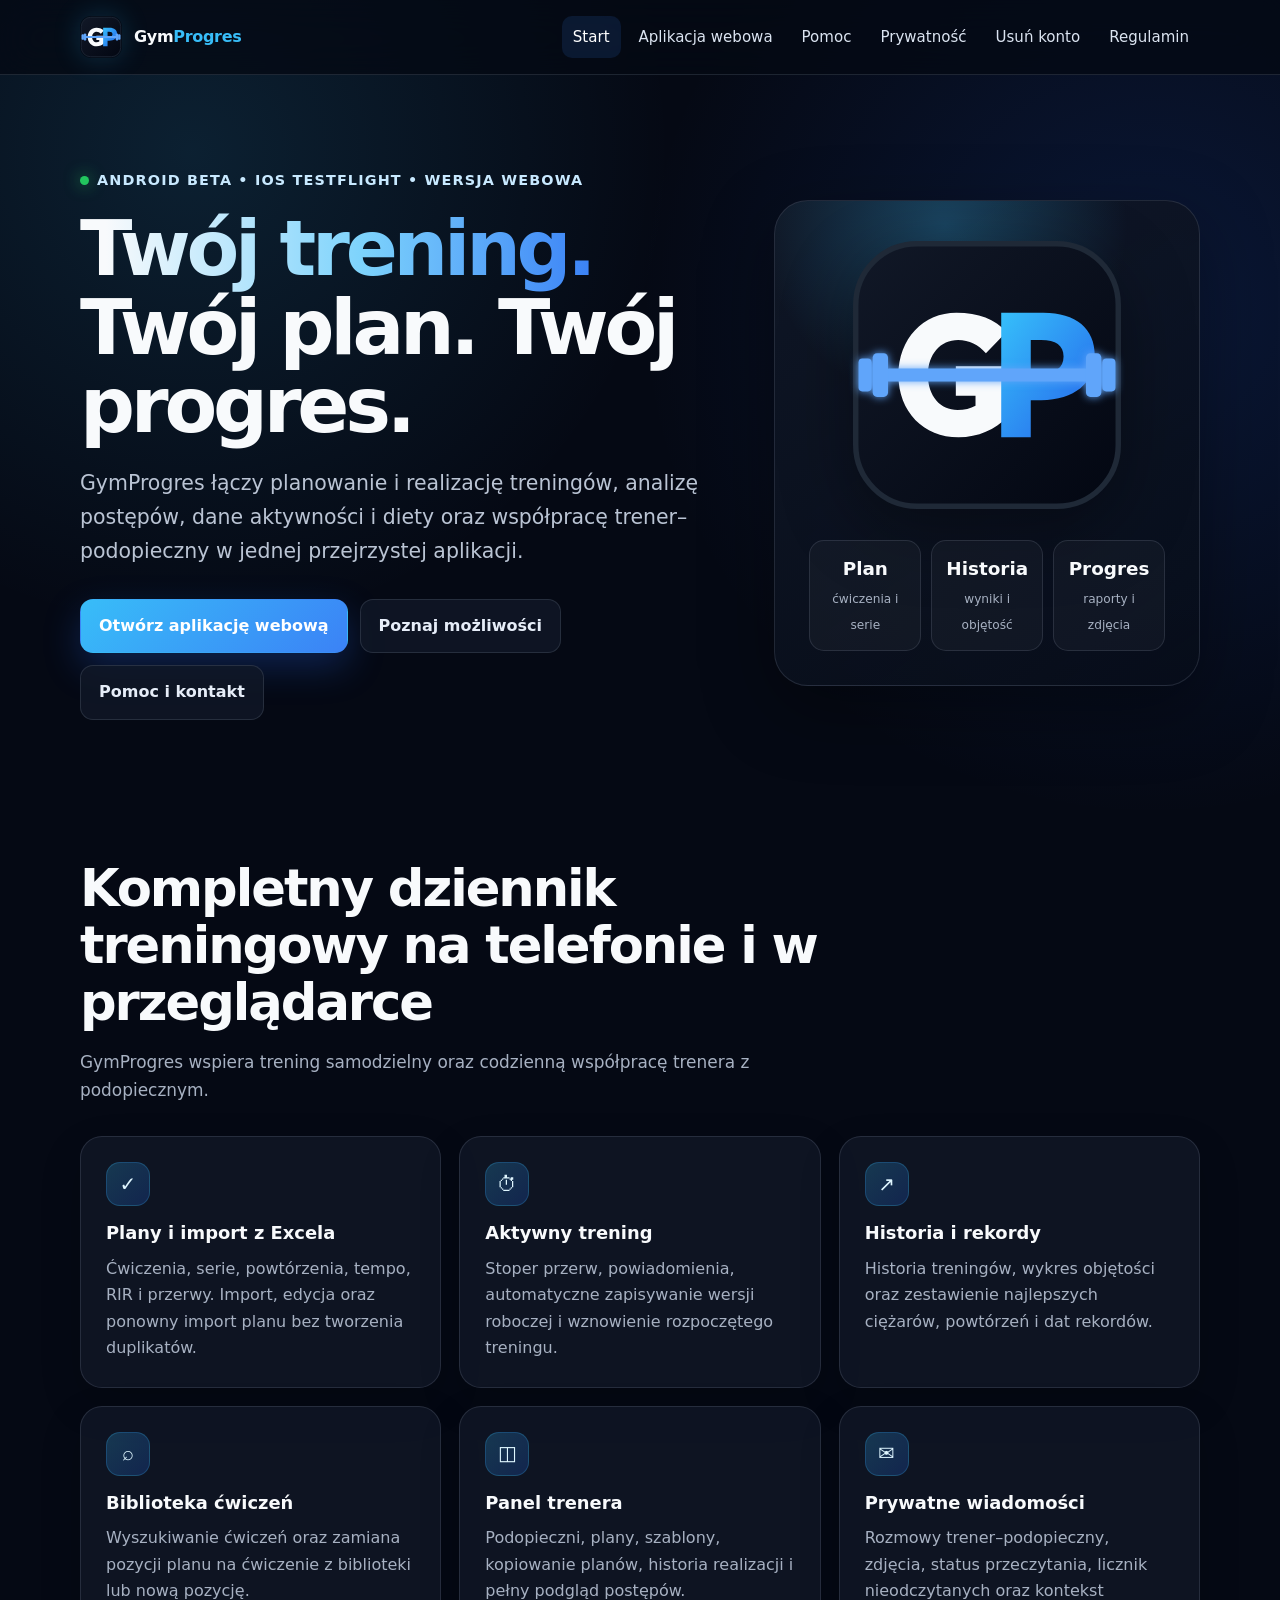
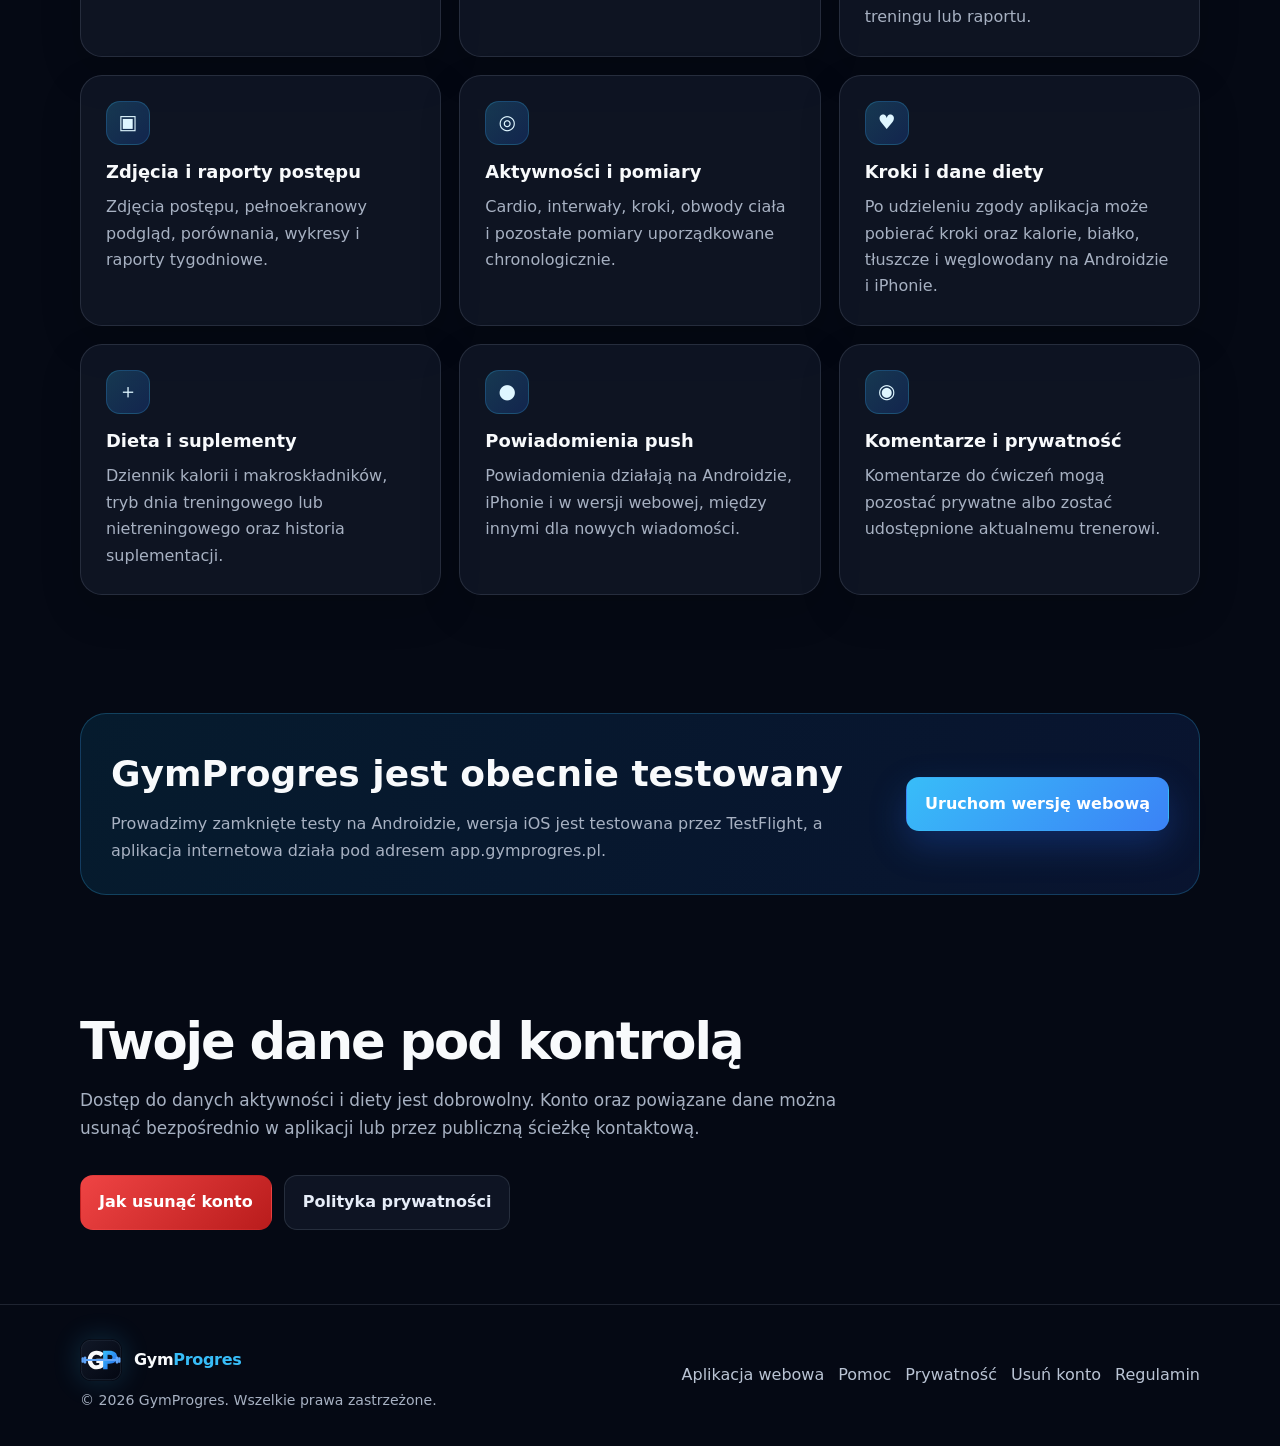
==== public/index.html @ 6a479bce "v4" ====
<!doctype html>
<html lang="pl">
<head>
  <meta charset="utf-8">
  <meta name="viewport" content="width=device-width, initial-scale=1">
  <title>GymProgres — dziennik treningowy dla ćwiczących i trenerów</title>
  <meta name="description" content="GymProgres łączy plany treningowe, historię, raporty, wiadomości, zdjęcia postępu, powiadomienia oraz pobieranie kroków i danych diety na Androidzie i iPhonie.">
  <meta name="theme-color" content="#050914">
  <link rel="icon" href="assets/logo.svg" type="image/svg+xml">
  <link rel="canonical" href="https://gymprogres.pl/">
  <link rel="stylesheet" href="styles.css">
  <meta property="og:title" content="GymProgres — Twój trening, plan i progres">
  <meta property="og:description" content="Plany treningowe, historia, trener–podopieczny, raporty, zdjęcia, powiadomienia i dane aktywności w jednej aplikacji.">
  <meta property="og:type" content="website">
  <meta property="og:url" content="https://gymprogres.pl/">
</head>
<body>
<a class="skip-link" href="#main">Przejdź do treści</a>
<header class="site-header"><nav class="nav container" aria-label="Główna nawigacja"><a class="brand" href="index.html"><img src="assets/logo.svg" alt=""><span>Gym<span>Progres</span></span></a><button class="menu-button" type="button" aria-expanded="false" aria-controls="nav-links">Menu</button><div class="nav-links" id="nav-links"><a aria-current="page" href="index.html">Start</a><a href="https://app.gymprogres.pl" target="_blank" rel="noopener">Aplikacja webowa</a><a href="pomoc.html">Pomoc</a><a href="polityka-prywatnosci.html">Prywatność</a><a href="usun-konto.html">Usuń konto</a><a href="regulamin.html">Regulamin</a></div></nav></header>
<main id="main">
  <section class="hero">
    <div class="container hero-grid">
      <div>
        <div class="eyebrow"><span class="dot"></span> Android beta • iOS TestFlight • wersja webowa</div>
        <h1><span class="gradient-text">Twój trening.</span><br>Twój plan. Twój progres.</h1>
        <p class="lead">GymProgres łączy planowanie i realizację treningów, analizę postępów, dane aktywności i diety oraz współpracę trener–podopieczny w jednej przejrzystej aplikacji.</p>
        <div class="actions">
          <a class="button button-primary" href="https://app.gymprogres.pl" target="_blank" rel="noopener">Otwórz aplikację webową</a>
          <a class="button button-secondary" href="#mozliwosci">Poznaj możliwości</a>
          <a class="button button-secondary" href="pomoc.html">Pomoc i kontakt</a>
        </div>
      </div>
      <div class="hero-card" aria-label="Podgląd marki GymProgres">
        <img class="hero-logo" src="assets/logo.svg" alt="Logo GymProgres">
        <div class="mini-stats">
          <div class="mini-stat"><strong>Plan</strong><span>ćwiczenia i serie</span></div>
          <div class="mini-stat"><strong>Historia</strong><span>wyniki i objętość</span></div>
          <div class="mini-stat"><strong>Progres</strong><span>raporty i zdjęcia</span></div>
        </div>
      </div>
    </div>
  </section>

  <section class="section" id="mozliwosci">
    <div class="container">
      <div class="section-head">
        <h2>Kompletny dziennik treningowy na telefonie i w przeglądarce</h2>
        <p>GymProgres wspiera trening samodzielny oraz codzienną współpracę trenera z podopiecznym.</p>
      </div>
      <div class="grid-3">
        <article class="card"><div class="icon">✓</div><h3>Plany i import z Excela</h3><p>Ćwiczenia, serie, powtórzenia, tempo, RIR i przerwy. Import, edycja oraz ponowny import planu bez tworzenia duplikatów.</p></article>
        <article class="card"><div class="icon">⏱</div><h3>Aktywny trening</h3><p>Stoper przerw, powiadomienia, automatyczne zapisywanie wersji roboczej i wznowienie rozpoczętego treningu.</p></article>
        <article class="card"><div class="icon">↗</div><h3>Historia i rekordy</h3><p>Historia treningów, wykres objętości oraz zestawienie najlepszych ciężarów, powtórzeń i dat rekordów.</p></article>
        <article class="card"><div class="icon">⌕</div><h3>Biblioteka ćwiczeń</h3><p>Wyszukiwanie ćwiczeń oraz zamiana pozycji planu na ćwiczenie z biblioteki lub nową pozycję.</p></article>
        <article class="card"><div class="icon">◫</div><h3>Panel trenera</h3><p>Podopieczni, plany, szablony, kopiowanie planów, historia realizacji i pełny podgląd postępów.</p></article>
        <article class="card"><div class="icon">✉</div><h3>Prywatne wiadomości</h3><p>Rozmowy trener–podopieczny, zdjęcia, status przeczytania, licznik nieodczytanych oraz kontekst treningu lub raportu.</p></article>
        <article class="card"><div class="icon">▣</div><h3>Zdjęcia i raporty postępu</h3><p>Zdjęcia postępu, pełnoekranowy podgląd, porównania, wykresy i raporty tygodniowe.</p></article>
        <article class="card"><div class="icon">◎</div><h3>Aktywności i pomiary</h3><p>Cardio, interwały, kroki, obwody ciała i pozostałe pomiary uporządkowane chronologicznie.</p></article>
        <article class="card"><div class="icon">♥</div><h3>Kroki i dane diety</h3><p>Po udzieleniu zgody aplikacja może pobierać kroki oraz kalorie, białko, tłuszcze i węglowodany na Androidzie i iPhonie.</p></article>
        <article class="card"><div class="icon">＋</div><h3>Dieta i suplementy</h3><p>Dziennik kalorii i makroskładników, tryb dnia treningowego lub nietreningowego oraz historia suplementacji.</p></article>
        <article class="card"><div class="icon">●</div><h3>Powiadomienia push</h3><p>Powiadomienia działają na Androidzie, iPhonie i w wersji webowej, między innymi dla nowych wiadomości.</p></article>
        <article class="card"><div class="icon">◉</div><h3>Komentarze i prywatność</h3><p>Komentarze do ćwiczeń mogą pozostać prywatne albo zostać udostępnione aktualnemu trenerowi.</p></article>
      </div>
    </div>
  </section>

  <section class="section-tight">
    <div class="container banner">
      <div>
        <h2>GymProgres jest obecnie testowany</h2>
        <p>Prowadzimy zamknięte testy na Androidzie, wersja iOS jest testowana przez TestFlight, a aplikacja internetowa działa pod adresem app.gymprogres.pl.</p>
      </div>
      <a class="button button-primary" href="https://app.gymprogres.pl" target="_blank" rel="noopener">Uruchom wersję webową</a>
    </div>
  </section>

  <section class="section">
    <div class="container">
      <div class="section-head"><h2>Twoje dane pod kontrolą</h2><p>Dostęp do danych aktywności i diety jest dobrowolny. Konto oraz powiązane dane można usunąć bezpośrednio w aplikacji lub przez publiczną ścieżkę kontaktową.</p></div>
      <div class="actions"><a class="button button-danger" href="usun-konto.html">Jak usunąć konto</a><a class="button button-secondary" href="polityka-prywatnosci.html">Polityka prywatności</a></div>
    </div>
  </section>
</main>
<footer class="site-footer"><div class="container footer-grid"><div><a class="brand" href="index.html"><img src="assets/logo.svg" alt=""><span>Gym<span>Progres</span></span></a><div class="small">© <span data-year></span> GymProgres. Wszelkie prawa zastrzeżone.</div></div><div class="footer-links"><a href="https://app.gymprogres.pl" target="_blank" rel="noopener">Aplikacja webowa</a><a href="pomoc.html">Pomoc</a><a href="polityka-prywatnosci.html">Prywatność</a><a href="usun-konto.html">Usuń konto</a><a href="regulamin.html">Regulamin</a></div></div></footer>
<script src="script.js" defer></script>
</body>
</html>
---- public/styles.css ----
:root {
  color-scheme: dark;
  --bg: #050914;
  --bg-soft: #0b1220;
  --surface: rgba(17, 24, 39, .78);
  --surface-strong: #111827;
  --text: #f8fafc;
  --muted: #a7b1c2;
  --line: rgba(148, 163, 184, .18);
  --blue: #3b82f6;
  --cyan: #38bdf8;
  --green: #22c55e;
  --danger: #ef4444;
  --radius: 22px;
  --shadow: 0 22px 70px rgba(0, 0, 0, .36);
  font-family: Inter, ui-sans-serif, system-ui, -apple-system, BlinkMacSystemFont, "Segoe UI", sans-serif;
}

* { box-sizing: border-box; }
html { scroll-behavior: smooth; }
body {
  margin: 0;
  min-height: 100vh;
  background:
    radial-gradient(circle at 15% 5%, rgba(56, 189, 248, .13), transparent 30rem),
    radial-gradient(circle at 90% 10%, rgba(37, 99, 235, .16), transparent 32rem),
    var(--bg);
  color: var(--text);
  line-height: 1.65;
}
a { color: var(--cyan); text-decoration: none; }
a:hover { text-decoration: underline; }
img { max-width: 100%; }
.container { width: min(1120px, calc(100% - 36px)); margin-inline: auto; }

.skip-link { position: fixed; left: 12px; top: -60px; z-index: 100; background: white; color: #111; padding: 10px 14px; border-radius: 10px; }
.skip-link:focus { top: 12px; }

.site-header {
  position: sticky; top: 0; z-index: 20;
  backdrop-filter: blur(18px);
  background: rgba(5, 9, 20, .78);
  border-bottom: 1px solid var(--line);
}
.nav { min-height: 74px; display: flex; align-items: center; justify-content: space-between; gap: 20px; }
.brand { display: inline-flex; align-items: center; gap: 12px; color: var(--text); font-weight: 800; letter-spacing: -.02em; }
.brand:hover { text-decoration: none; }
.brand img { width: 42px; height: 42px; border-radius: 11px; box-shadow: 0 0 28px rgba(56, 189, 248, .2); }
.brand span span { color: var(--cyan); }
.nav-links { display: flex; flex-wrap: wrap; align-items: center; justify-content: flex-end; gap: 7px; }
.nav-links a { color: #dbe4f1; padding: 9px 11px; border-radius: 10px; font-size: .94rem; }
.nav-links a:hover, .nav-links a[aria-current="page"] { background: rgba(59, 130, 246, .13); text-decoration: none; color: white; }
.menu-button { display: none; border: 1px solid var(--line); background: var(--surface); color: white; border-radius: 12px; padding: 10px 12px; font: inherit; }

.hero { padding: 92px 0 66px; }
.hero-grid { display: grid; grid-template-columns: 1.2fr .8fr; align-items: center; gap: 56px; }
.eyebrow { display: inline-flex; align-items: center; gap: 8px; margin-bottom: 18px; color: #c8e9ff; font-weight: 700; font-size: .9rem; letter-spacing: .08em; text-transform: uppercase; }
.dot { width: 9px; height: 9px; border-radius: 50%; background: var(--green); box-shadow: 0 0 16px rgba(34, 197, 94, .8); }
h1 { font-size: clamp(2.55rem, 6vw, 5rem); line-height: 1.02; letter-spacing: -.055em; margin: 0 0 22px; }
.gradient-text { background: linear-gradient(90deg, #f8fafc 5%, #7dd3fc 55%, #3b82f6 100%); color: transparent; background-clip: text; -webkit-background-clip: text; }
.lead { max-width: 720px; color: #bac4d4; font-size: clamp(1.08rem, 2vw, 1.28rem); }
.actions { display: flex; flex-wrap: wrap; gap: 12px; margin-top: 30px; }
.button { display: inline-flex; align-items: center; justify-content: center; gap: 8px; padding: 13px 18px; min-height: 48px; border-radius: 13px; font-weight: 750; border: 1px solid transparent; transition: .2s ease; }
.button:hover { transform: translateY(-1px); text-decoration: none; }
.button-primary { color: white; background: linear-gradient(135deg, var(--cyan), var(--blue)); box-shadow: 0 14px 36px rgba(37, 99, 235, .28); }
.button-secondary { color: #e6edf8; background: rgba(17, 24, 39, .8); border-color: var(--line); }
.button-danger { color: white; background: linear-gradient(135deg, #ef4444, #b91c1c); }
.hero-card { position: relative; padding: 34px; border: 1px solid var(--line); border-radius: 34px; background: linear-gradient(145deg, rgba(17, 24, 39, .92), rgba(7, 13, 25, .78)); box-shadow: var(--shadow); overflow: hidden; }
.hero-card::before { content: ""; position: absolute; inset: -40% 10% 50% -10%; background: radial-gradient(circle, rgba(56, 189, 248, .28), transparent 60%); }
.hero-logo { display: block; width: min(280px, 80%); margin: 0 auto 25px; position: relative; filter: drop-shadow(0 22px 35px rgba(0,0,0,.35)); }
.mini-stats { display: grid; grid-template-columns: repeat(3, 1fr); gap: 10px; position: relative; }
.mini-stat { padding: 13px 10px; text-align: center; border-radius: 15px; background: rgba(255,255,255,.035); border: 1px solid var(--line); }
.mini-stat strong { display: block; font-size: 1.15rem; }
.mini-stat span { color: var(--muted); font-size: .76rem; }

.section { padding: 74px 0; }
.section-tight { padding: 44px 0; }
.section-head { max-width: 760px; margin-bottom: 32px; }
.section h2, .page-hero h1 { font-size: clamp(2rem, 4vw, 3.3rem); line-height: 1.12; letter-spacing: -.04em; margin: 0 0 14px; }
.section-head p, .page-hero p { color: var(--muted); font-size: 1.06rem; }
.grid-3 { display: grid; grid-template-columns: repeat(3, 1fr); gap: 18px; }
.card { padding: 25px; border: 1px solid var(--line); border-radius: var(--radius); background: var(--surface); box-shadow: 0 16px 42px rgba(0,0,0,.15); }
.card h3 { margin: 12px 0 8px; font-size: 1.12rem; }
.card p { margin: 0; color: var(--muted); }
.icon { width: 44px; height: 44px; display: grid; place-items: center; border-radius: 14px; color: #dff6ff; background: linear-gradient(135deg, rgba(56,189,248,.22), rgba(37,99,235,.22)); border: 1px solid rgba(56,189,248,.22); font-size: 1.25rem; }
.banner { display: grid; grid-template-columns: 1fr auto; align-items: center; gap: 24px; padding: 30px; border-radius: 26px; border: 1px solid rgba(56,189,248,.24); background: linear-gradient(110deg, rgba(14,165,233,.12), rgba(37,99,235,.13)); }
.banner h2 { margin: 0 0 8px; font-size: clamp(1.55rem, 3vw, 2.25rem); }
.banner p { margin: 0; color: var(--muted); }

.page-hero { padding: 70px 0 34px; }
.breadcrumbs { color: var(--muted); font-size: .9rem; margin-bottom: 16px; }
.content-layout { display: grid; grid-template-columns: minmax(0, 1fr) 270px; gap: 36px; align-items: start; padding-bottom: 80px; }
.prose { min-width: 0; }
.prose h2 { margin: 42px 0 12px; font-size: 1.55rem; letter-spacing: -.025em; }
.prose h3 { margin: 26px 0 10px; font-size: 1.18rem; }
.prose p, .prose li { color: #c3ccda; }
.prose ul, .prose ol { padding-left: 1.35rem; }
.prose strong { color: #f3f6fb; }
.prose .note { padding: 18px 20px; border-left: 4px solid var(--cyan); border-radius: 12px; background: rgba(56,189,248,.08); color: #d7effd; }
.prose .warning { padding: 18px 20px; border-left: 4px solid #f59e0b; border-radius: 12px; background: rgba(245,158,11,.08); color: #f8e6be; }
.prose .danger-box { padding: 22px; border: 1px solid rgba(239,68,68,.35); border-radius: 18px; background: rgba(127,29,29,.18); }
.sidebar { position: sticky; top: 98px; padding: 18px; border: 1px solid var(--line); border-radius: 18px; background: rgba(17,24,39,.62); }
.sidebar strong { display: block; margin-bottom: 10px; }
.sidebar a { display: block; color: #cbd5e1; padding: 7px 5px; font-size: .92rem; }
.metadata { display: flex; flex-wrap: wrap; gap: 8px 18px; color: var(--muted); font-size: .9rem; margin-top: 18px; }
.faq { display: grid; gap: 12px; }
details { border: 1px solid var(--line); border-radius: 16px; background: var(--surface); padding: 18px 20px; }
summary { cursor: pointer; font-weight: 750; }
details p { color: var(--muted); }
.contact-card { display: grid; grid-template-columns: 1fr auto; gap: 20px; align-items: center; padding: 26px; border-radius: 22px; border: 1px solid var(--line); background: var(--surface); }
code { color: #bae6fd; background: rgba(56,189,248,.08); padding: .12em .35em; border-radius: 6px; }

.site-footer { border-top: 1px solid var(--line); padding: 34px 0; color: var(--muted); }
.footer-grid { display: grid; grid-template-columns: 1fr auto; gap: 24px; align-items: center; }
.footer-links { display: flex; flex-wrap: wrap; justify-content: flex-end; gap: 14px; }
.footer-links a { color: #bac4d4; }
.small { font-size: .88rem; }

@media (max-width: 900px) {
  .hero-grid, .content-layout { grid-template-columns: 1fr; }
  .hero { padding-top: 64px; }
  .hero-card { max-width: 560px; }
  .grid-3 { grid-template-columns: repeat(2, 1fr); }
  .sidebar { position: static; order: -1; }
}
@media (max-width: 720px) {
  .menu-button { display: inline-flex; }
  .nav-links { display: none; position: absolute; top: 74px; left: 18px; right: 18px; padding: 12px; border: 1px solid var(--line); border-radius: 16px; background: #0a1020; box-shadow: var(--shadow); }
  .nav-links.open { display: grid; }
  .nav-links a { padding: 12px; }
  .grid-3, .banner, .contact-card, .footer-grid { grid-template-columns: 1fr; }
  .footer-links { justify-content: flex-start; }
  h1 { font-size: clamp(2.5rem, 14vw, 4.1rem); }
}
@media (max-width: 450px) {
  .container { width: min(100% - 24px, 1120px); }
  .hero-card, .card, .banner { border-radius: 19px; }
  .mini-stats { grid-template-columns: 1fr; }
}
@media (prefers-reduced-motion: reduce) {
  * { scroll-behavior: auto !important; transition: none !important; }
}

/* V2: przyciski w karcie kontaktowej */
.contact-card > .actions { margin-top: 0; justify-content: flex-end; }
@media (max-width: 720px) {
  .contact-card > .actions { justify-content: flex-start; }
}
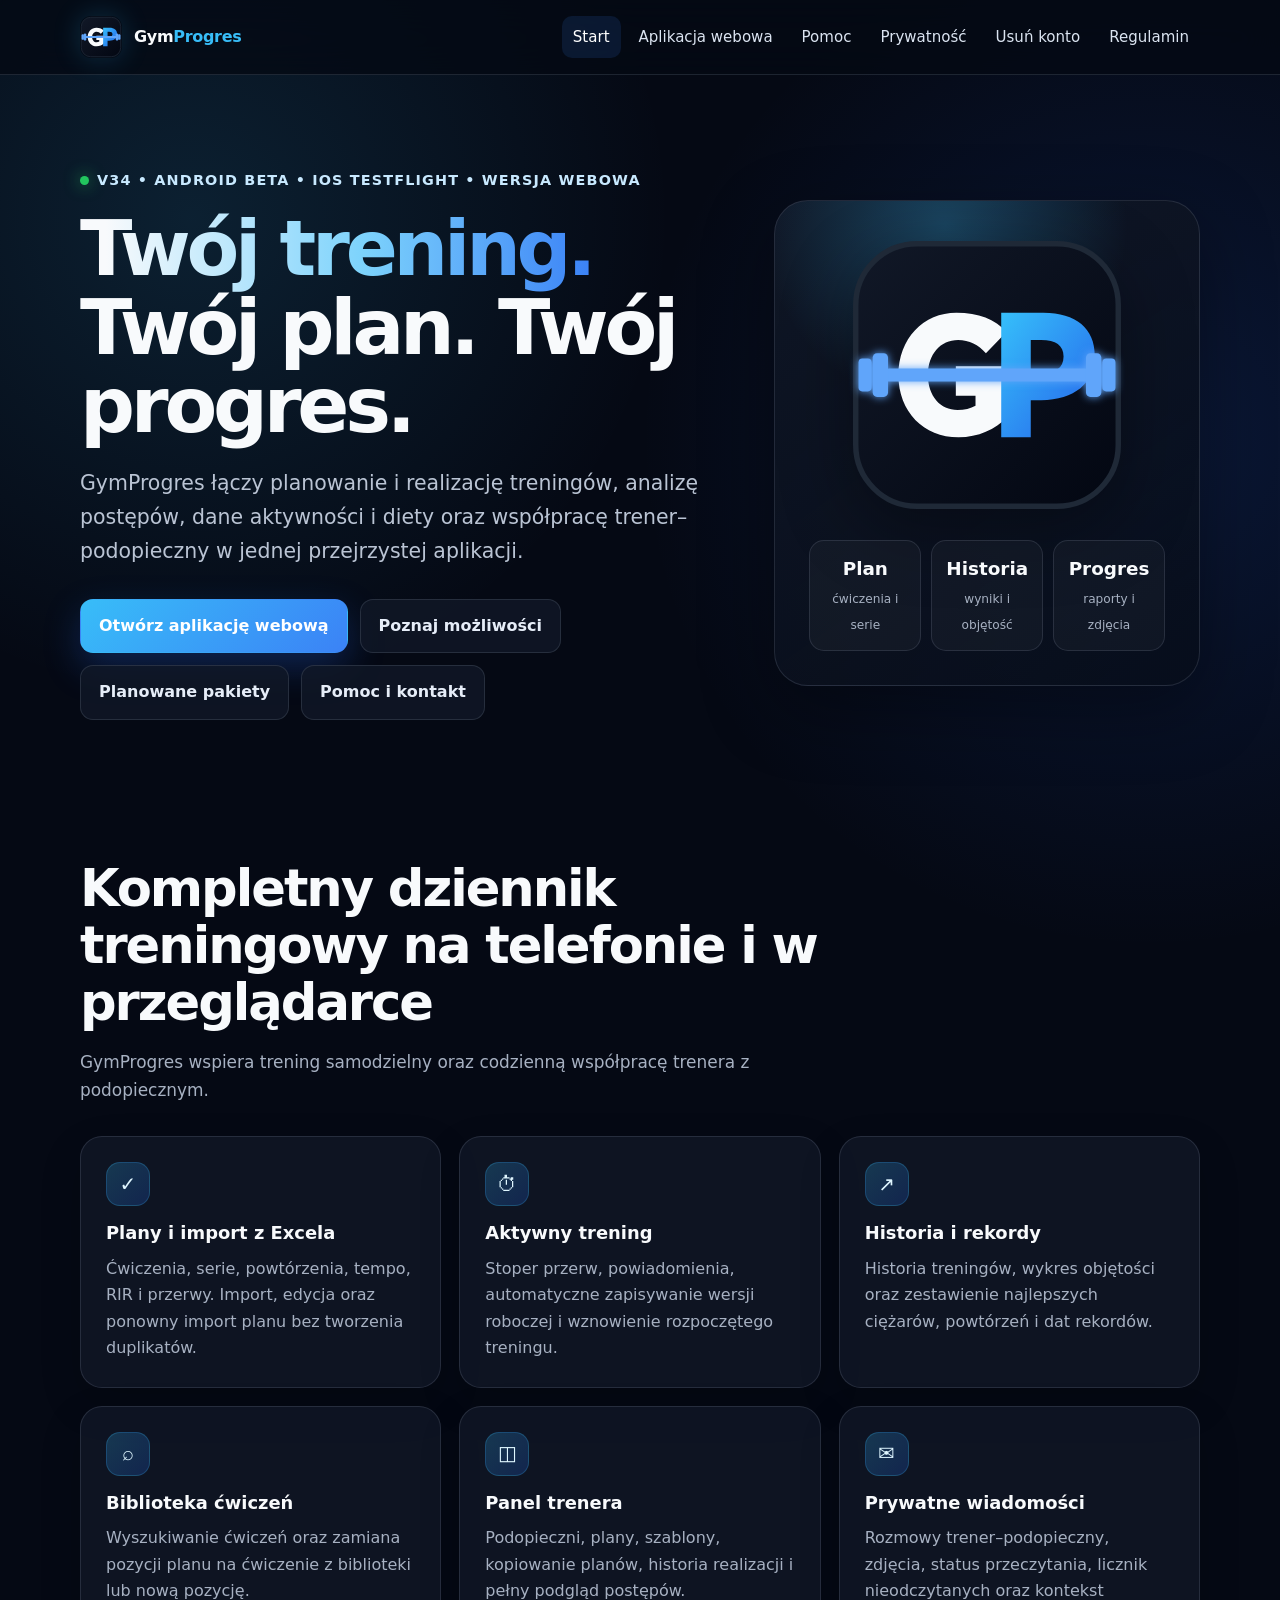
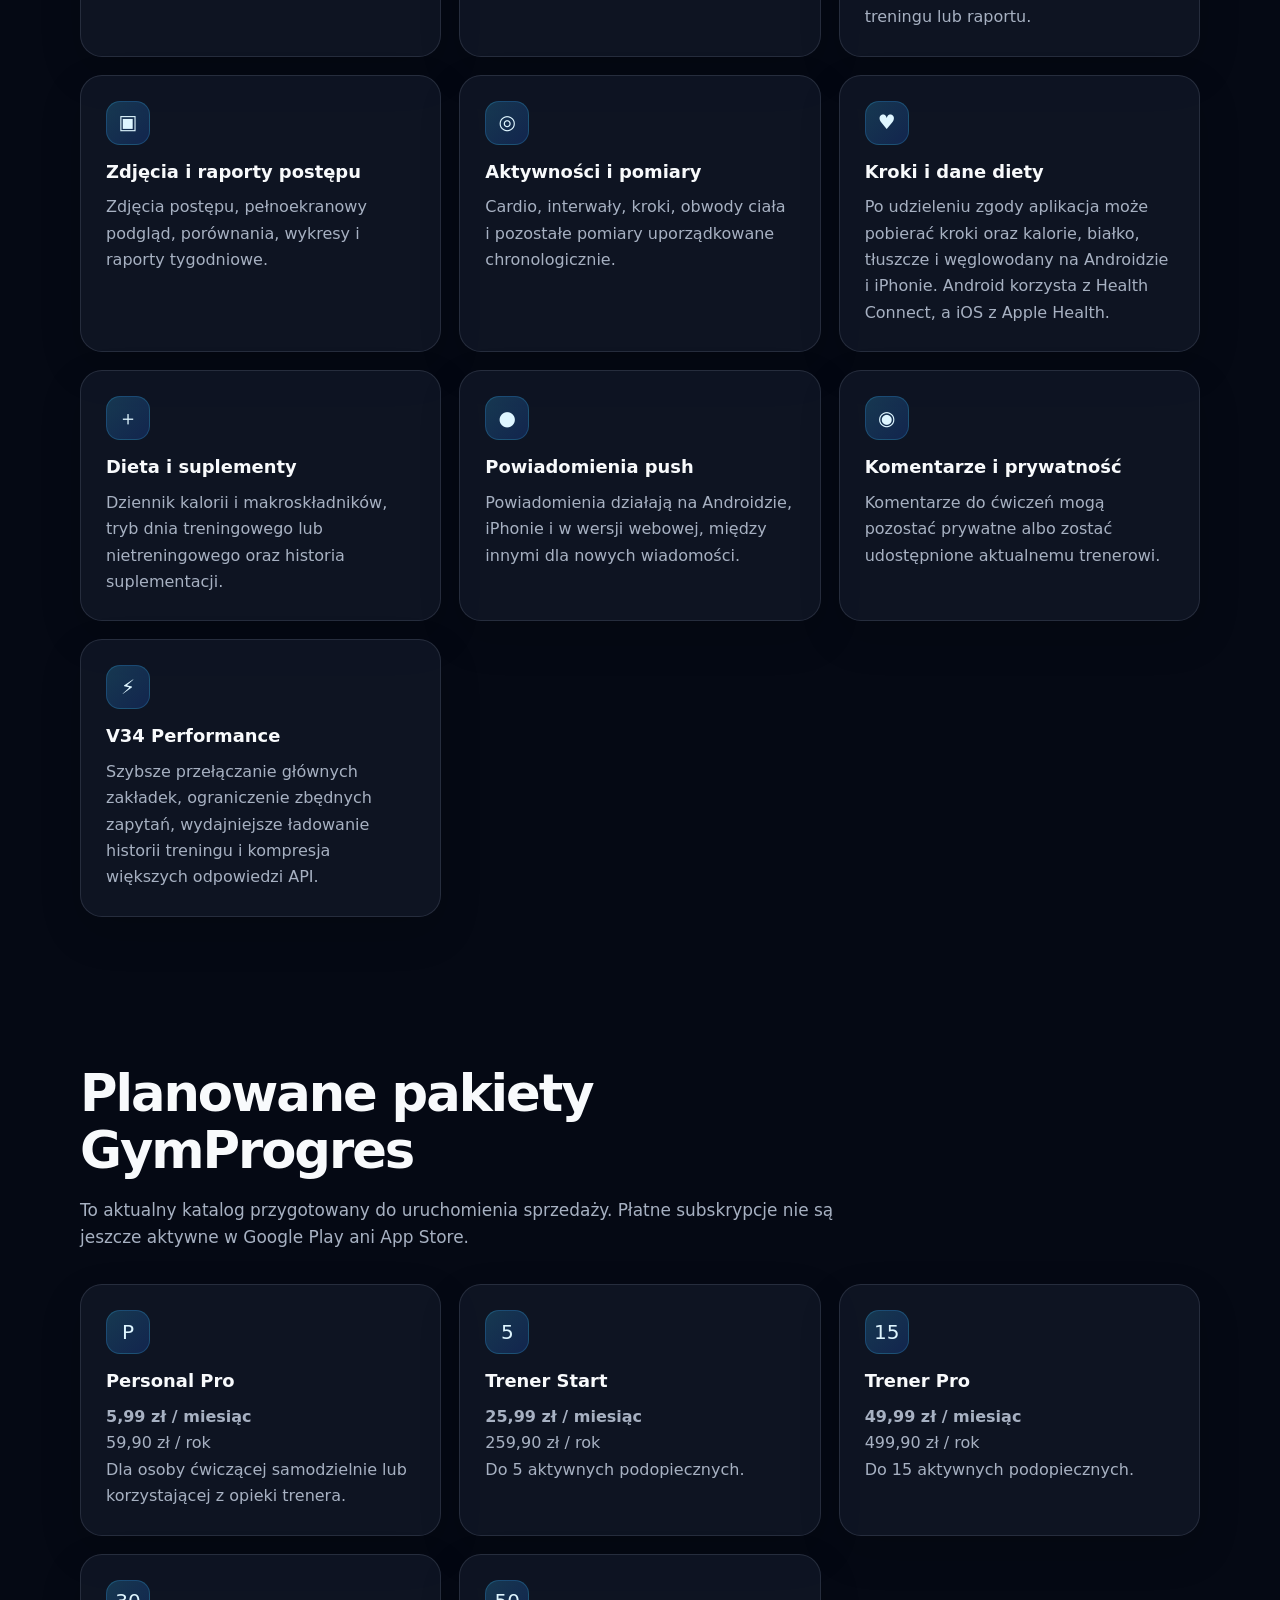
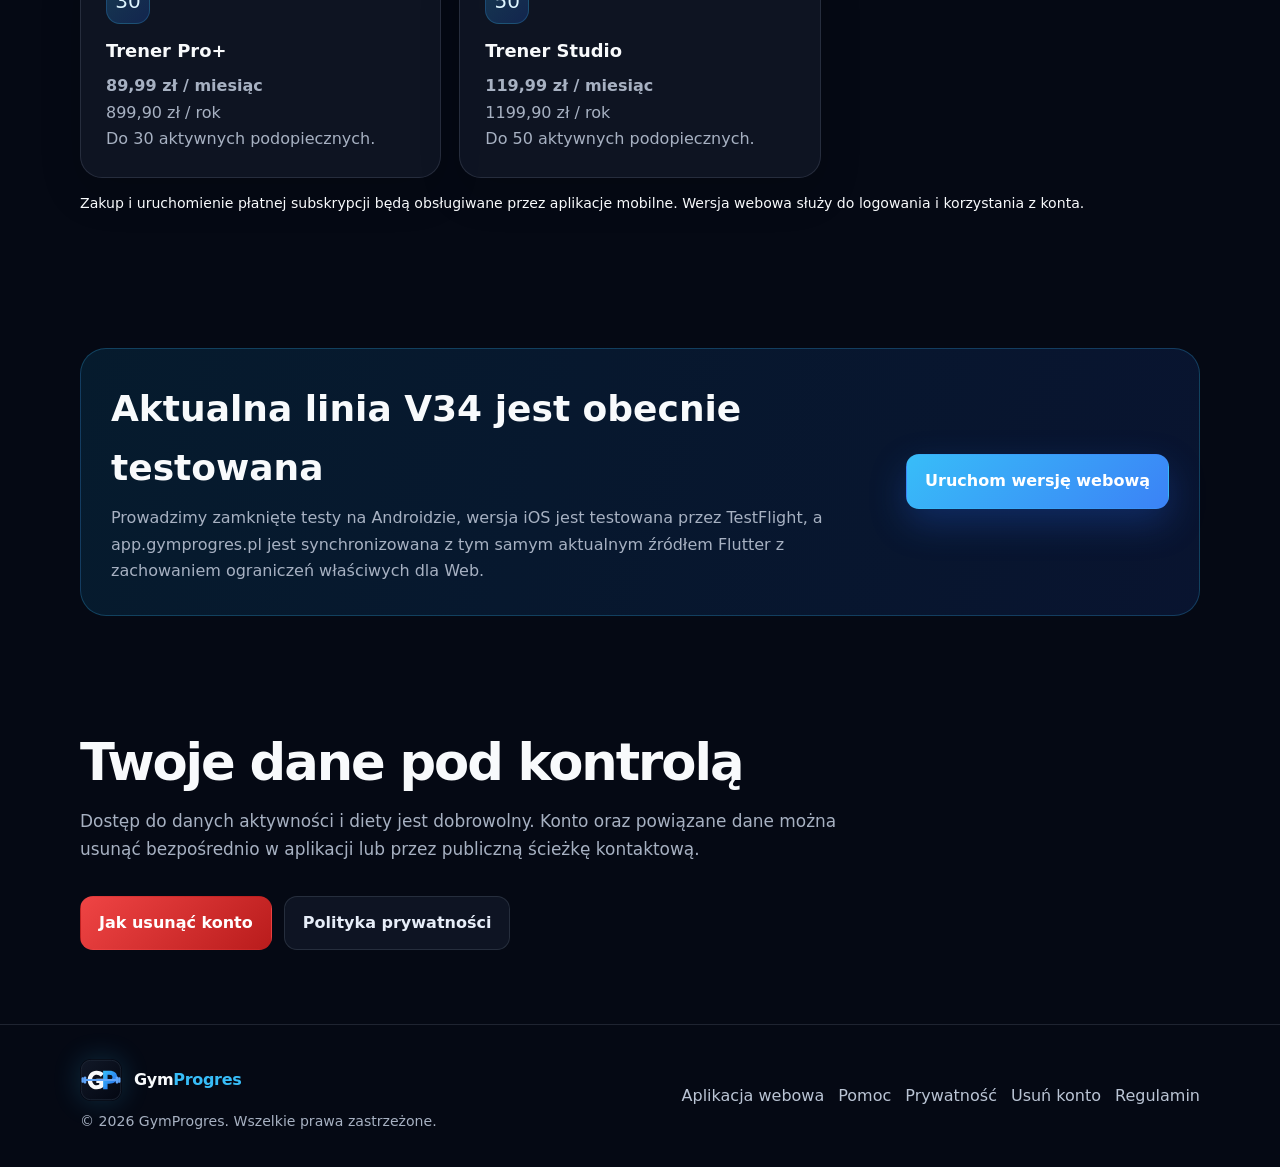
==== commit 824ac789: "Update GymProgres information site for V34 and current prices" ====
--- a/public/index.html
+++ b/public/index.html
@@ -21,12 +21,13 @@
   <section class="hero">
     <div class="container hero-grid">
       <div>
-        <div class="eyebrow"><span class="dot"></span> Android beta • iOS TestFlight • wersja webowa</div>
+        <div class="eyebrow"><span class="dot"></span> V34 • Android beta • iOS TestFlight • wersja webowa</div>
         <h1><span class="gradient-text">Twój trening.</span><br>Twój plan. Twój progres.</h1>
         <p class="lead">GymProgres łączy planowanie i realizację treningów, analizę postępów, dane aktywności i diety oraz współpracę trener–podopieczny w jednej przejrzystej aplikacji.</p>
         <div class="actions">
           <a class="button button-primary" href="https://app.gymprogres.pl" target="_blank" rel="noopener">Otwórz aplikację webową</a>
           <a class="button button-secondary" href="#mozliwosci">Poznaj możliwości</a>
+          <a class="button button-secondary" href="#cennik">Planowane pakiety</a>
           <a class="button button-secondary" href="pomoc.html">Pomoc i kontakt</a>
         </div>
       </div>
@@ -56,19 +57,37 @@
         <article class="card"><div class="icon">✉</div><h3>Prywatne wiadomości</h3><p>Rozmowy trener–podopieczny, zdjęcia, status przeczytania, licznik nieodczytanych oraz kontekst treningu lub raportu.</p></article>
         <article class="card"><div class="icon">▣</div><h3>Zdjęcia i raporty postępu</h3><p>Zdjęcia postępu, pełnoekranowy podgląd, porównania, wykresy i raporty tygodniowe.</p></article>
         <article class="card"><div class="icon">◎</div><h3>Aktywności i pomiary</h3><p>Cardio, interwały, kroki, obwody ciała i pozostałe pomiary uporządkowane chronologicznie.</p></article>
-        <article class="card"><div class="icon">♥</div><h3>Kroki i dane diety</h3><p>Po udzieleniu zgody aplikacja może pobierać kroki oraz kalorie, białko, tłuszcze i węglowodany na Androidzie i iPhonie.</p></article>
+        <article class="card"><div class="icon">♥</div><h3>Kroki i dane diety</h3><p>Po udzieleniu zgody aplikacja może pobierać kroki oraz kalorie, białko, tłuszcze i węglowodany na Androidzie i iPhonie. Android korzysta z Health Connect, a iOS z Apple Health.</p></article>
         <article class="card"><div class="icon">＋</div><h3>Dieta i suplementy</h3><p>Dziennik kalorii i makroskładników, tryb dnia treningowego lub nietreningowego oraz historia suplementacji.</p></article>
         <article class="card"><div class="icon">●</div><h3>Powiadomienia push</h3><p>Powiadomienia działają na Androidzie, iPhonie i w wersji webowej, między innymi dla nowych wiadomości.</p></article>
         <article class="card"><div class="icon">◉</div><h3>Komentarze i prywatność</h3><p>Komentarze do ćwiczeń mogą pozostać prywatne albo zostać udostępnione aktualnemu trenerowi.</p></article>
+        <article class="card"><div class="icon">⚡</div><h3>V34 Performance</h3><p>Szybsze przełączanie głównych zakładek, ograniczenie zbędnych zapytań, wydajniejsze ładowanie historii treningu i kompresja większych odpowiedzi API.</p></article>
       </div>
+    </div>
+  </section>
+
+  <section class="section" id="cennik">
+    <div class="container">
+      <div class="section-head">
+        <h2>Planowane pakiety GymProgres</h2>
+        <p>To aktualny katalog przygotowany do uruchomienia sprzedaży. Płatne subskrypcje nie są jeszcze aktywne w Google Play ani App Store.</p>
+      </div>
+      <div class="grid-3">
+        <article class="card"><div class="icon">P</div><h3>Personal Pro</h3><p><strong>5,99 zł / miesiąc</strong><br>59,90 zł / rok</p><p>Dla osoby ćwiczącej samodzielnie lub korzystającej z opieki trenera.</p></article>
+        <article class="card"><div class="icon">5</div><h3>Trener Start</h3><p><strong>25,99 zł / miesiąc</strong><br>259,90 zł / rok</p><p>Do 5 aktywnych podopiecznych.</p></article>
+        <article class="card"><div class="icon">15</div><h3>Trener Pro</h3><p><strong>49,99 zł / miesiąc</strong><br>499,90 zł / rok</p><p>Do 15 aktywnych podopiecznych.</p></article>
+        <article class="card"><div class="icon">30</div><h3>Trener Pro+</h3><p><strong>89,99 zł / miesiąc</strong><br>899,90 zł / rok</p><p>Do 30 aktywnych podopiecznych.</p></article>
+        <article class="card"><div class="icon">50</div><h3>Trener Studio</h3><p><strong>119,99 zł / miesiąc</strong><br>1199,90 zł / rok</p><p>Do 50 aktywnych podopiecznych.</p></article>
+      </div>
+      <p class="small">Zakup i uruchomienie płatnej subskrypcji będą obsługiwane przez aplikacje mobilne. Wersja webowa służy do logowania i korzystania z konta.</p>
     </div>
   </section>
 
   <section class="section-tight">
     <div class="container banner">
       <div>
-        <h2>GymProgres jest obecnie testowany</h2>
-        <p>Prowadzimy zamknięte testy na Androidzie, wersja iOS jest testowana przez TestFlight, a aplikacja internetowa działa pod adresem app.gymprogres.pl.</p>
+        <h2>Aktualna linia V34 jest obecnie testowana</h2>
+        <p>Prowadzimy zamknięte testy na Androidzie, wersja iOS jest testowana przez TestFlight, a app.gymprogres.pl jest synchronizowana z tym samym aktualnym źródłem Flutter z zachowaniem ograniczeń właściwych dla Web.</p>
       </div>
       <a class="button button-primary" href="https://app.gymprogres.pl" target="_blank" rel="noopener">Uruchom wersję webową</a>
     </div>
@@ -84,4 +103,4 @@
 <footer class="site-footer"><div class="container footer-grid"><div><a class="brand" href="index.html"><img src="assets/logo.svg" alt=""><span>Gym<span>Progres</span></span></a><div class="small">© <span data-year></span> GymProgres. Wszelkie prawa zastrzeżone.</div></div><div class="footer-links"><a href="https://app.gymprogres.pl" target="_blank" rel="noopener">Aplikacja webowa</a><a href="pomoc.html">Pomoc</a><a href="polityka-prywatnosci.html">Prywatność</a><a href="usun-konto.html">Usuń konto</a><a href="regulamin.html">Regulamin</a></div></div></footer>
 <script src="script.js" defer></script>
 </body>
-</html>
+</html>
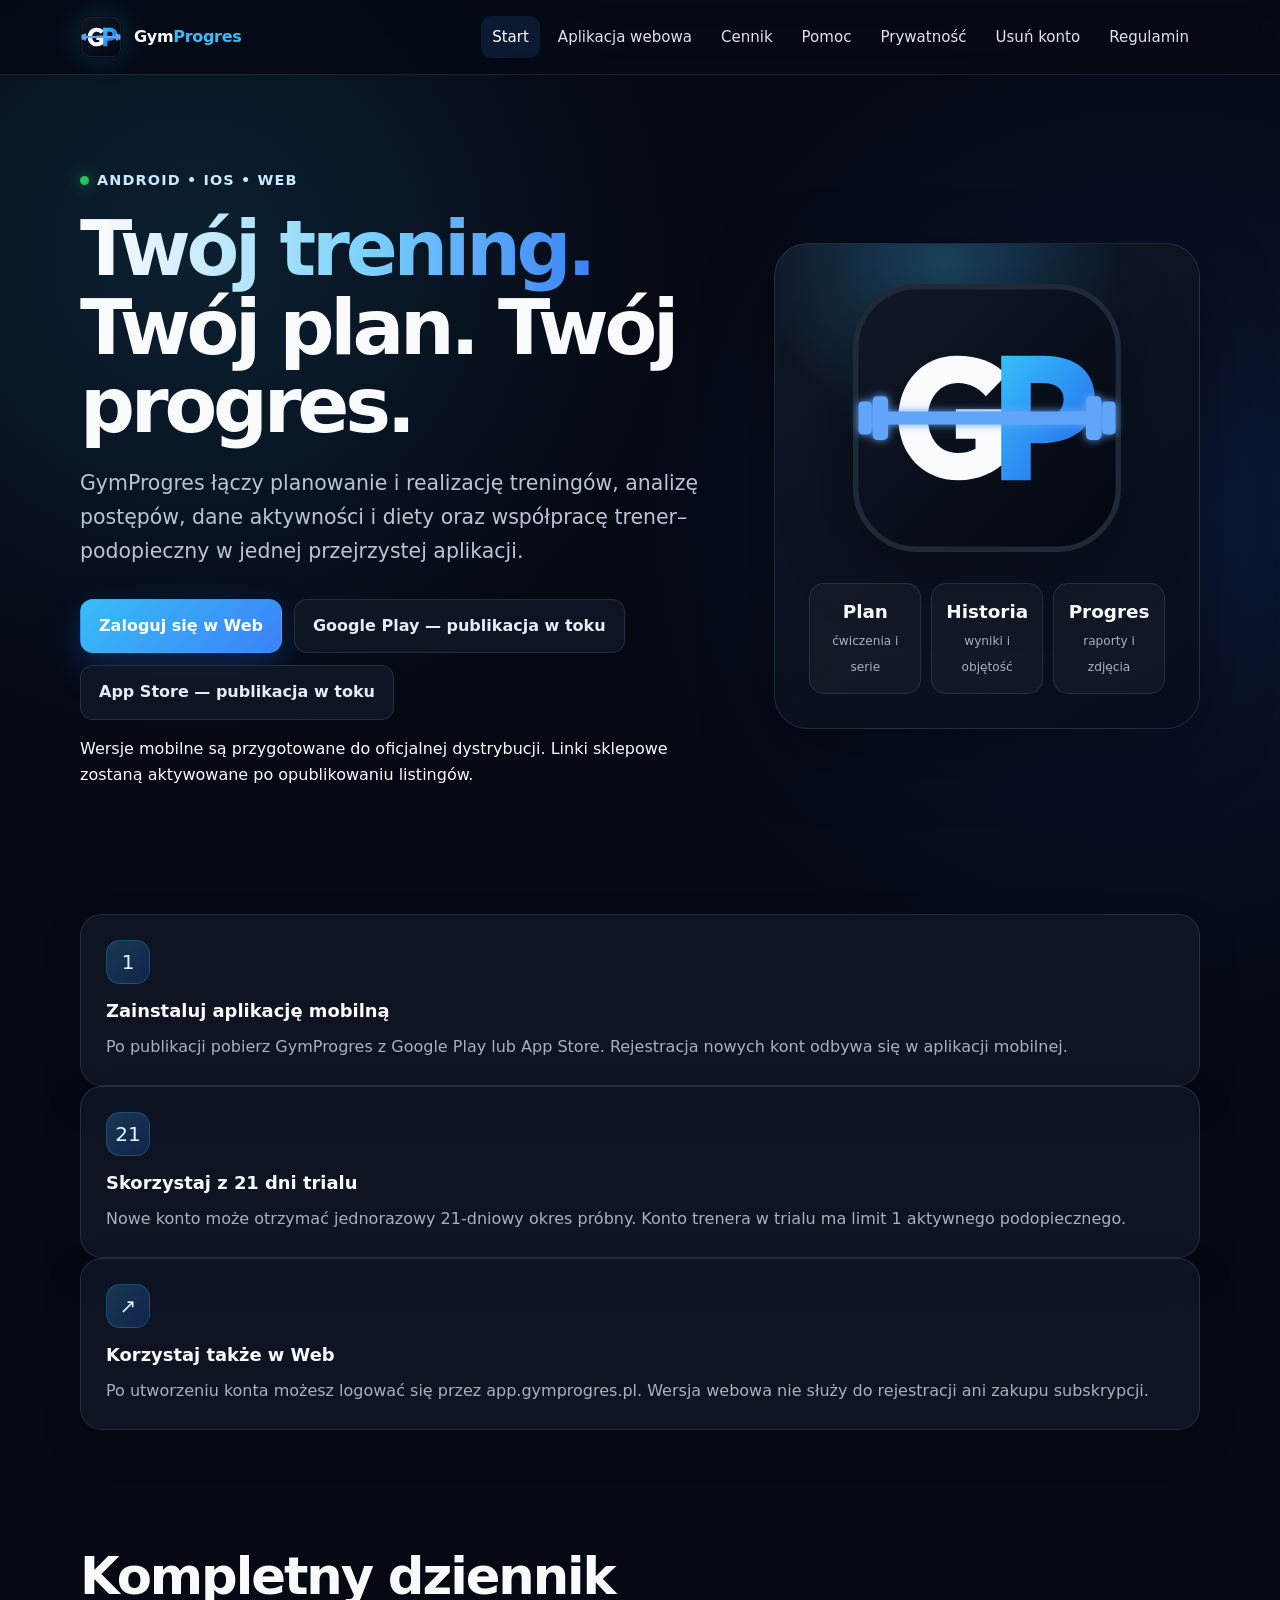
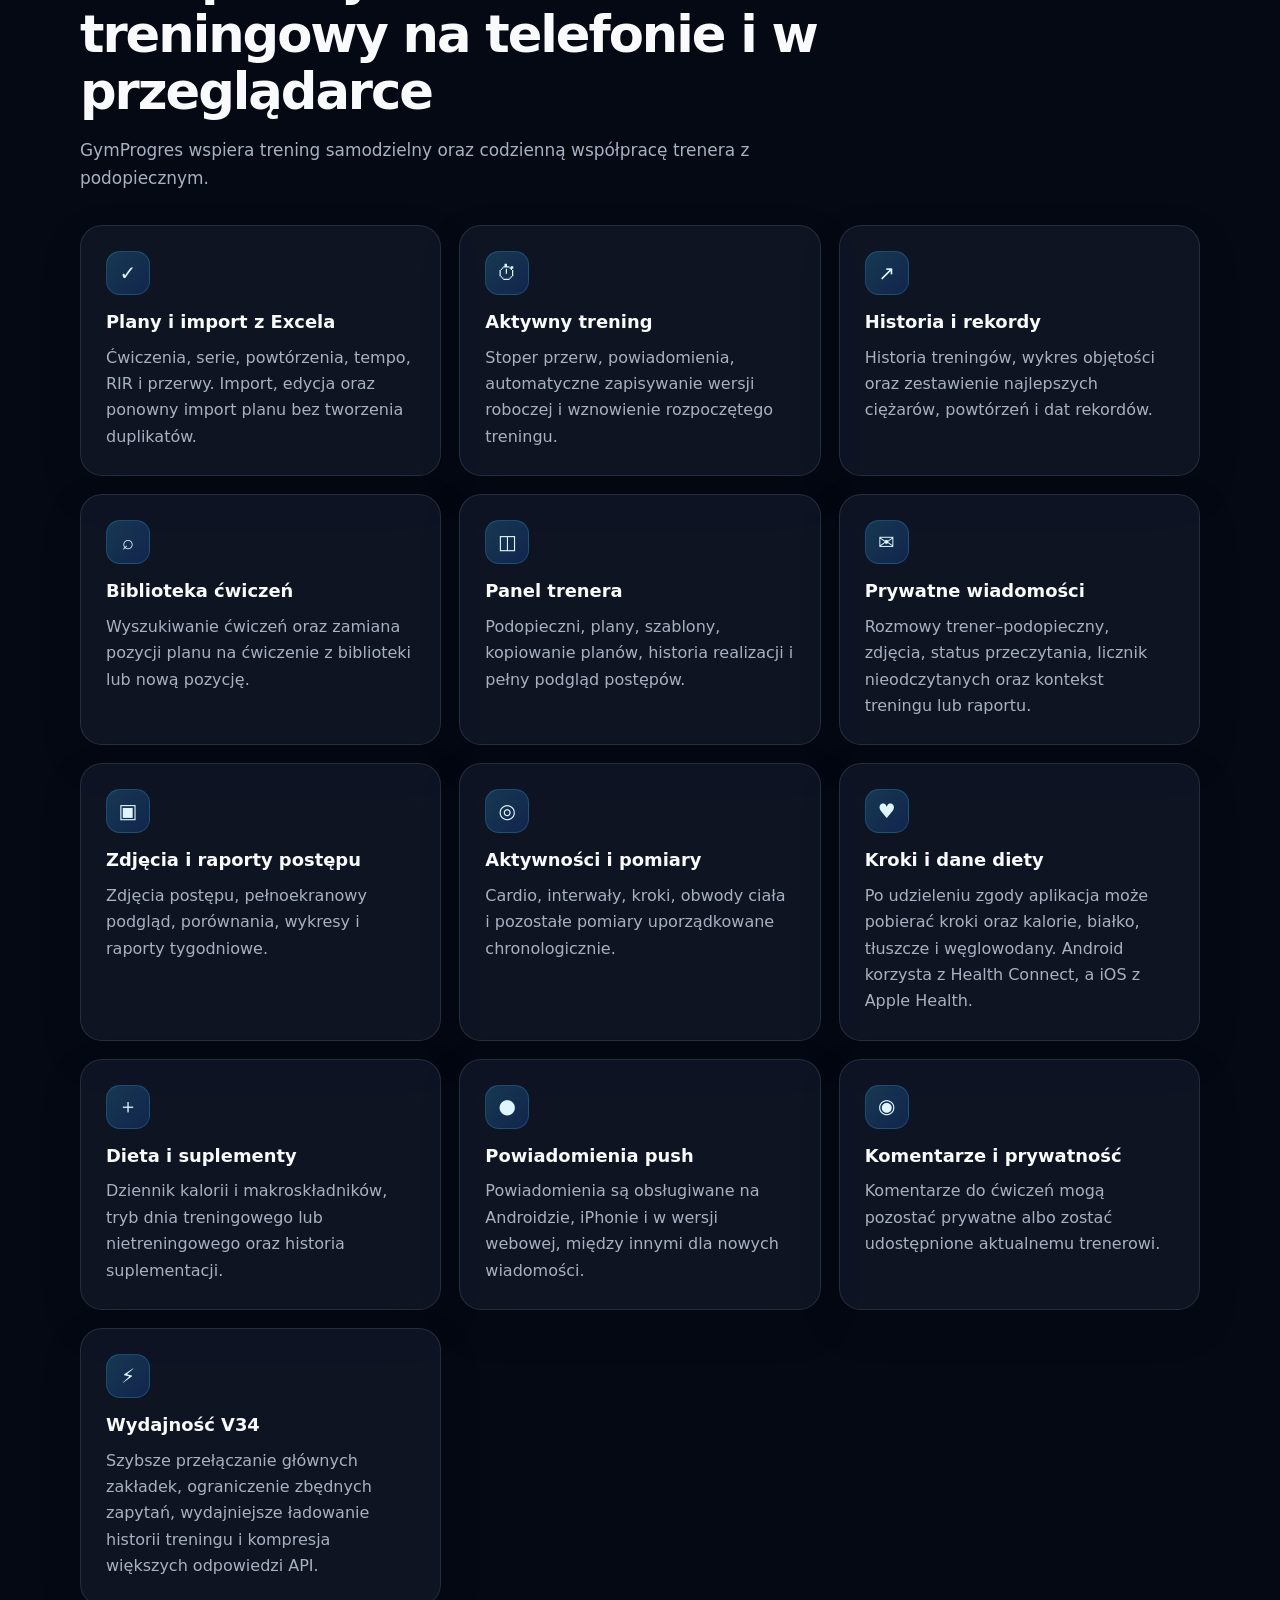
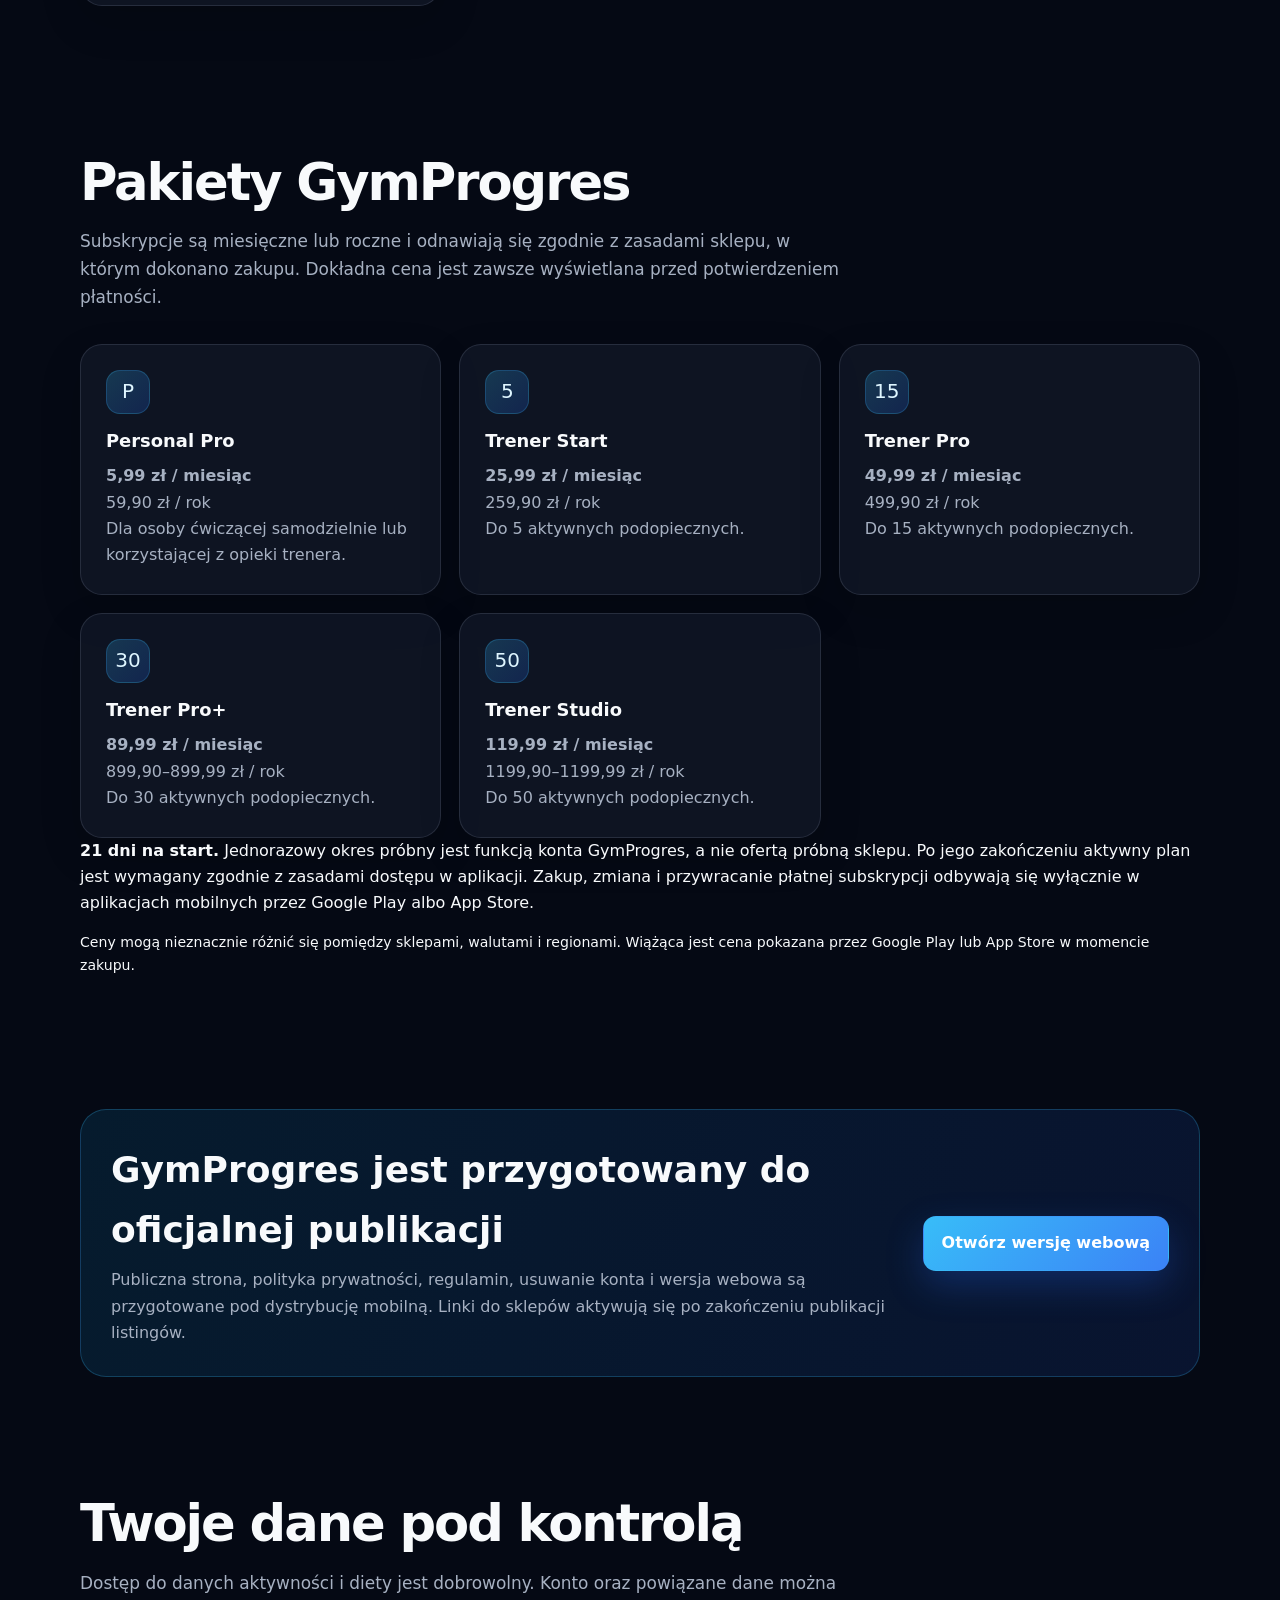
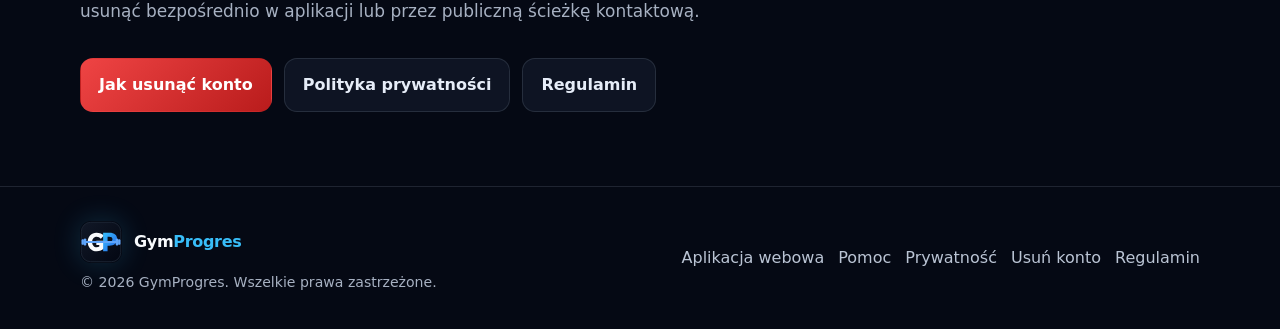
==== commit e28f91e5: "Prepare GymProgres website for official launch" ====
--- a/public/index.html
+++ b/public/index.html
@@ -4,7 +4,7 @@
   <meta charset="utf-8">
   <meta name="viewport" content="width=device-width, initial-scale=1">
   <title>GymProgres — dziennik treningowy dla ćwiczących i trenerów</title>
-  <meta name="description" content="GymProgres łączy plany treningowe, historię, raporty, wiadomości, zdjęcia postępu, powiadomienia oraz pobieranie kroków i danych diety na Androidzie i iPhonie.">
+  <meta name="description" content="GymProgres łączy plany treningowe, historię, raporty, wiadomości, zdjęcia postępu, powiadomienia oraz dane aktywności i diety na Androidzie, iPhonie i w przeglądarce.">
   <meta name="theme-color" content="#050914">
   <link rel="icon" href="assets/logo.svg" type="image/svg+xml">
   <link rel="canonical" href="https://gymprogres.pl/">
@@ -16,20 +16,20 @@
 </head>
 <body>
 <a class="skip-link" href="#main">Przejdź do treści</a>
-<header class="site-header"><nav class="nav container" aria-label="Główna nawigacja"><a class="brand" href="index.html"><img src="assets/logo.svg" alt=""><span>Gym<span>Progres</span></span></a><button class="menu-button" type="button" aria-expanded="false" aria-controls="nav-links">Menu</button><div class="nav-links" id="nav-links"><a aria-current="page" href="index.html">Start</a><a href="https://app.gymprogres.pl" target="_blank" rel="noopener">Aplikacja webowa</a><a href="pomoc.html">Pomoc</a><a href="polityka-prywatnosci.html">Prywatność</a><a href="usun-konto.html">Usuń konto</a><a href="regulamin.html">Regulamin</a></div></nav></header>
+<header class="site-header"><nav class="nav container" aria-label="Główna nawigacja"><a class="brand" href="index.html"><img src="assets/logo.svg" alt=""><span>Gym<span>Progres</span></span></a><button class="menu-button" type="button" aria-expanded="false" aria-controls="nav-links">Menu</button><div class="nav-links" id="nav-links"><a aria-current="page" href="index.html">Start</a><a href="https://app.gymprogres.pl" target="_blank" rel="noopener">Aplikacja webowa</a><a href="#cennik">Cennik</a><a href="pomoc.html">Pomoc</a><a href="polityka-prywatnosci.html">Prywatność</a><a href="usun-konto.html">Usuń konto</a><a href="regulamin.html">Regulamin</a></div></nav></header>
 <main id="main">
   <section class="hero">
     <div class="container hero-grid">
       <div>
-        <div class="eyebrow"><span class="dot"></span> V34 • Android beta • iOS TestFlight • wersja webowa</div>
+        <div class="eyebrow"><span class="dot"></span> Android • iOS • Web</div>
         <h1><span class="gradient-text">Twój trening.</span><br>Twój plan. Twój progres.</h1>
         <p class="lead">GymProgres łączy planowanie i realizację treningów, analizę postępów, dane aktywności i diety oraz współpracę trener–podopieczny w jednej przejrzystej aplikacji.</p>
-        <div class="actions">
-          <a class="button button-primary" href="https://app.gymprogres.pl" target="_blank" rel="noopener">Otwórz aplikację webową</a>
-          <a class="button button-secondary" href="#mozliwosci">Poznaj możliwości</a>
-          <a class="button button-secondary" href="#cennik">Planowane pakiety</a>
-          <a class="button button-secondary" href="pomoc.html">Pomoc i kontakt</a>
+        <div class="actions store-actions">
+          <a class="button button-primary" href="https://app.gymprogres.pl" target="_blank" rel="noopener">Zaloguj się w Web</a>
+          <a class="button button-secondary store-link" data-store="googlePlay" href="#" aria-disabled="true">Google Play — publikacja w toku</a>
+          <a class="button button-secondary store-link" data-store="appStore" href="#" aria-disabled="true">App Store — publikacja w toku</a>
         </div>
+        <p class="launch-note" data-launch-note>Wersje mobilne są przygotowane do oficjalnej dystrybucji. Linki sklepowe zostaną aktywowane po opublikowaniu listingów.</p>
       </div>
       <div class="hero-card" aria-label="Podgląd marki GymProgres">
         <img class="hero-logo" src="assets/logo.svg" alt="Logo GymProgres">
@@ -39,6 +39,14 @@
           <div class="mini-stat"><strong>Progres</strong><span>raporty i zdjęcia</span></div>
         </div>
       </div>
+    </div>
+  </section>
+
+  <section class="section-tight">
+    <div class="container launch-grid">
+      <article class="card"><div class="icon">1</div><h3>Zainstaluj aplikację mobilną</h3><p>Po publikacji pobierz GymProgres z Google Play lub App Store. Rejestracja nowych kont odbywa się w aplikacji mobilnej.</p></article>
+      <article class="card"><div class="icon">21</div><h3>Skorzystaj z 21 dni trialu</h3><p>Nowe konto może otrzymać jednorazowy 21-dniowy okres próbny. Konto trenera w trialu ma limit 1 aktywnego podopiecznego.</p></article>
+      <article class="card"><div class="icon">↗</div><h3>Korzystaj także w Web</h3><p>Po utworzeniu konta możesz logować się przez app.gymprogres.pl. Wersja webowa nie służy do rejestracji ani zakupu subskrypcji.</p></article>
     </div>
   </section>
 
@@ -57,11 +65,11 @@
         <article class="card"><div class="icon">✉</div><h3>Prywatne wiadomości</h3><p>Rozmowy trener–podopieczny, zdjęcia, status przeczytania, licznik nieodczytanych oraz kontekst treningu lub raportu.</p></article>
         <article class="card"><div class="icon">▣</div><h3>Zdjęcia i raporty postępu</h3><p>Zdjęcia postępu, pełnoekranowy podgląd, porównania, wykresy i raporty tygodniowe.</p></article>
         <article class="card"><div class="icon">◎</div><h3>Aktywności i pomiary</h3><p>Cardio, interwały, kroki, obwody ciała i pozostałe pomiary uporządkowane chronologicznie.</p></article>
-        <article class="card"><div class="icon">♥</div><h3>Kroki i dane diety</h3><p>Po udzieleniu zgody aplikacja może pobierać kroki oraz kalorie, białko, tłuszcze i węglowodany na Androidzie i iPhonie. Android korzysta z Health Connect, a iOS z Apple Health.</p></article>
+        <article class="card"><div class="icon">♥</div><h3>Kroki i dane diety</h3><p>Po udzieleniu zgody aplikacja może pobierać kroki oraz kalorie, białko, tłuszcze i węglowodany. Android korzysta z Health Connect, a iOS z Apple Health.</p></article>
         <article class="card"><div class="icon">＋</div><h3>Dieta i suplementy</h3><p>Dziennik kalorii i makroskładników, tryb dnia treningowego lub nietreningowego oraz historia suplementacji.</p></article>
-        <article class="card"><div class="icon">●</div><h3>Powiadomienia push</h3><p>Powiadomienia działają na Androidzie, iPhonie i w wersji webowej, między innymi dla nowych wiadomości.</p></article>
+        <article class="card"><div class="icon">●</div><h3>Powiadomienia push</h3><p>Powiadomienia są obsługiwane na Androidzie, iPhonie i w wersji webowej, między innymi dla nowych wiadomości.</p></article>
         <article class="card"><div class="icon">◉</div><h3>Komentarze i prywatność</h3><p>Komentarze do ćwiczeń mogą pozostać prywatne albo zostać udostępnione aktualnemu trenerowi.</p></article>
-        <article class="card"><div class="icon">⚡</div><h3>V34 Performance</h3><p>Szybsze przełączanie głównych zakładek, ograniczenie zbędnych zapytań, wydajniejsze ładowanie historii treningu i kompresja większych odpowiedzi API.</p></article>
+        <article class="card"><div class="icon">⚡</div><h3>Wydajność V34</h3><p>Szybsze przełączanie głównych zakładek, ograniczenie zbędnych zapytań, wydajniejsze ładowanie historii treningu i kompresja większych odpowiedzi API.</p></article>
       </div>
     </div>
   </section>
@@ -69,38 +77,42 @@
   <section class="section" id="cennik">
     <div class="container">
       <div class="section-head">
-        <h2>Planowane pakiety GymProgres</h2>
-        <p>To aktualny katalog przygotowany do uruchomienia sprzedaży. Płatne subskrypcje nie są jeszcze aktywne w Google Play ani App Store.</p>
+        <h2>Pakiety GymProgres</h2>
+        <p>Subskrypcje są miesięczne lub roczne i odnawiają się zgodnie z zasadami sklepu, w którym dokonano zakupu. Dokładna cena jest zawsze wyświetlana przed potwierdzeniem płatności.</p>
       </div>
       <div class="grid-3">
         <article class="card"><div class="icon">P</div><h3>Personal Pro</h3><p><strong>5,99 zł / miesiąc</strong><br>59,90 zł / rok</p><p>Dla osoby ćwiczącej samodzielnie lub korzystającej z opieki trenera.</p></article>
         <article class="card"><div class="icon">5</div><h3>Trener Start</h3><p><strong>25,99 zł / miesiąc</strong><br>259,90 zł / rok</p><p>Do 5 aktywnych podopiecznych.</p></article>
         <article class="card"><div class="icon">15</div><h3>Trener Pro</h3><p><strong>49,99 zł / miesiąc</strong><br>499,90 zł / rok</p><p>Do 15 aktywnych podopiecznych.</p></article>
-        <article class="card"><div class="icon">30</div><h3>Trener Pro+</h3><p><strong>89,99 zł / miesiąc</strong><br>899,90 zł / rok</p><p>Do 30 aktywnych podopiecznych.</p></article>
-        <article class="card"><div class="icon">50</div><h3>Trener Studio</h3><p><strong>119,99 zł / miesiąc</strong><br>1199,90 zł / rok</p><p>Do 50 aktywnych podopiecznych.</p></article>
+        <article class="card"><div class="icon">30</div><h3>Trener Pro+</h3><p><strong>89,99 zł / miesiąc</strong><br>899,90–899,99 zł / rok</p><p>Do 30 aktywnych podopiecznych.</p></article>
+        <article class="card"><div class="icon">50</div><h3>Trener Studio</h3><p><strong>119,99 zł / miesiąc</strong><br>1199,90–1199,99 zł / rok</p><p>Do 50 aktywnych podopiecznych.</p></article>
       </div>
-      <p class="small">Zakup i uruchomienie płatnej subskrypcji będą obsługiwane przez aplikacje mobilne. Wersja webowa służy do logowania i korzystania z konta.</p>
+      <div class="pricing-note">
+        <strong>21 dni na start.</strong> Jednorazowy okres próbny jest funkcją konta GymProgres, a nie ofertą próbną sklepu. Po jego zakończeniu aktywny plan jest wymagany zgodnie z zasadami dostępu w aplikacji. Zakup, zmiana i przywracanie płatnej subskrypcji odbywają się wyłącznie w aplikacjach mobilnych przez Google Play albo App Store.
+      </div>
+      <p class="small">Ceny mogą nieznacznie różnić się pomiędzy sklepami, walutami i regionami. Wiążąca jest cena pokazana przez Google Play lub App Store w momencie zakupu.</p>
     </div>
   </section>
 
   <section class="section-tight">
     <div class="container banner">
       <div>
-        <h2>Aktualna linia V34 jest obecnie testowana</h2>
-        <p>Prowadzimy zamknięte testy na Androidzie, wersja iOS jest testowana przez TestFlight, a app.gymprogres.pl jest synchronizowana z tym samym aktualnym źródłem Flutter z zachowaniem ograniczeń właściwych dla Web.</p>
+        <h2>GymProgres jest przygotowany do oficjalnej publikacji</h2>
+        <p>Publiczna strona, polityka prywatności, regulamin, usuwanie konta i wersja webowa są przygotowane pod dystrybucję mobilną. Linki do sklepów aktywują się po zakończeniu publikacji listingów.</p>
       </div>
-      <a class="button button-primary" href="https://app.gymprogres.pl" target="_blank" rel="noopener">Uruchom wersję webową</a>
+      <a class="button button-primary" href="https://app.gymprogres.pl" target="_blank" rel="noopener">Otwórz wersję webową</a>
     </div>
   </section>
 
   <section class="section">
     <div class="container">
       <div class="section-head"><h2>Twoje dane pod kontrolą</h2><p>Dostęp do danych aktywności i diety jest dobrowolny. Konto oraz powiązane dane można usunąć bezpośrednio w aplikacji lub przez publiczną ścieżkę kontaktową.</p></div>
-      <div class="actions"><a class="button button-danger" href="usun-konto.html">Jak usunąć konto</a><a class="button button-secondary" href="polityka-prywatnosci.html">Polityka prywatności</a></div>
+      <div class="actions"><a class="button button-danger" href="usun-konto.html">Jak usunąć konto</a><a class="button button-secondary" href="polityka-prywatnosci.html">Polityka prywatności</a><a class="button button-secondary" href="regulamin.html">Regulamin</a></div>
     </div>
   </section>
 </main>
 <footer class="site-footer"><div class="container footer-grid"><div><a class="brand" href="index.html"><img src="assets/logo.svg" alt=""><span>Gym<span>Progres</span></span></a><div class="small">© <span data-year></span> GymProgres. Wszelkie prawa zastrzeżone.</div></div><div class="footer-links"><a href="https://app.gymprogres.pl" target="_blank" rel="noopener">Aplikacja webowa</a><a href="pomoc.html">Pomoc</a><a href="polityka-prywatnosci.html">Prywatność</a><a href="usun-konto.html">Usuń konto</a><a href="regulamin.html">Regulamin</a></div></div></footer>
+<script src="launch-config.js"></script>
 <script src="script.js" defer></script>
 </body>
-</html>+</html>
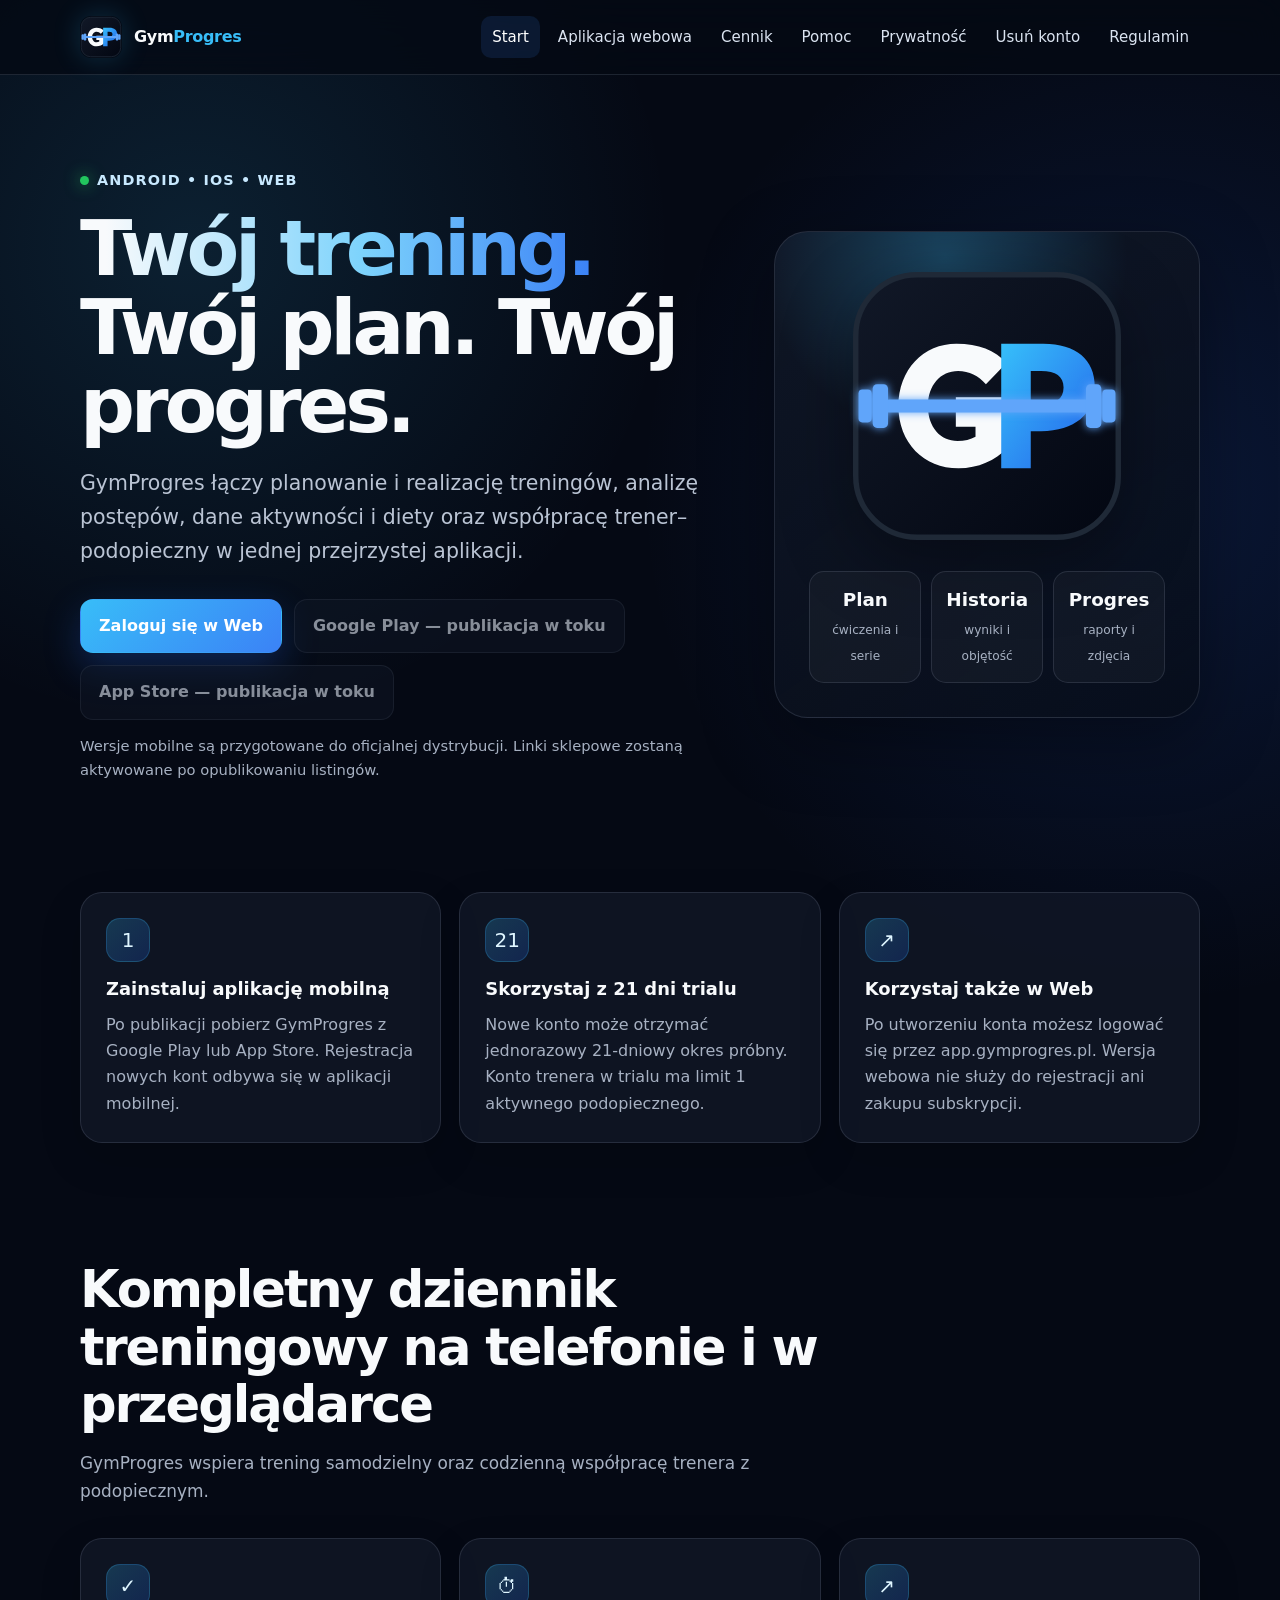
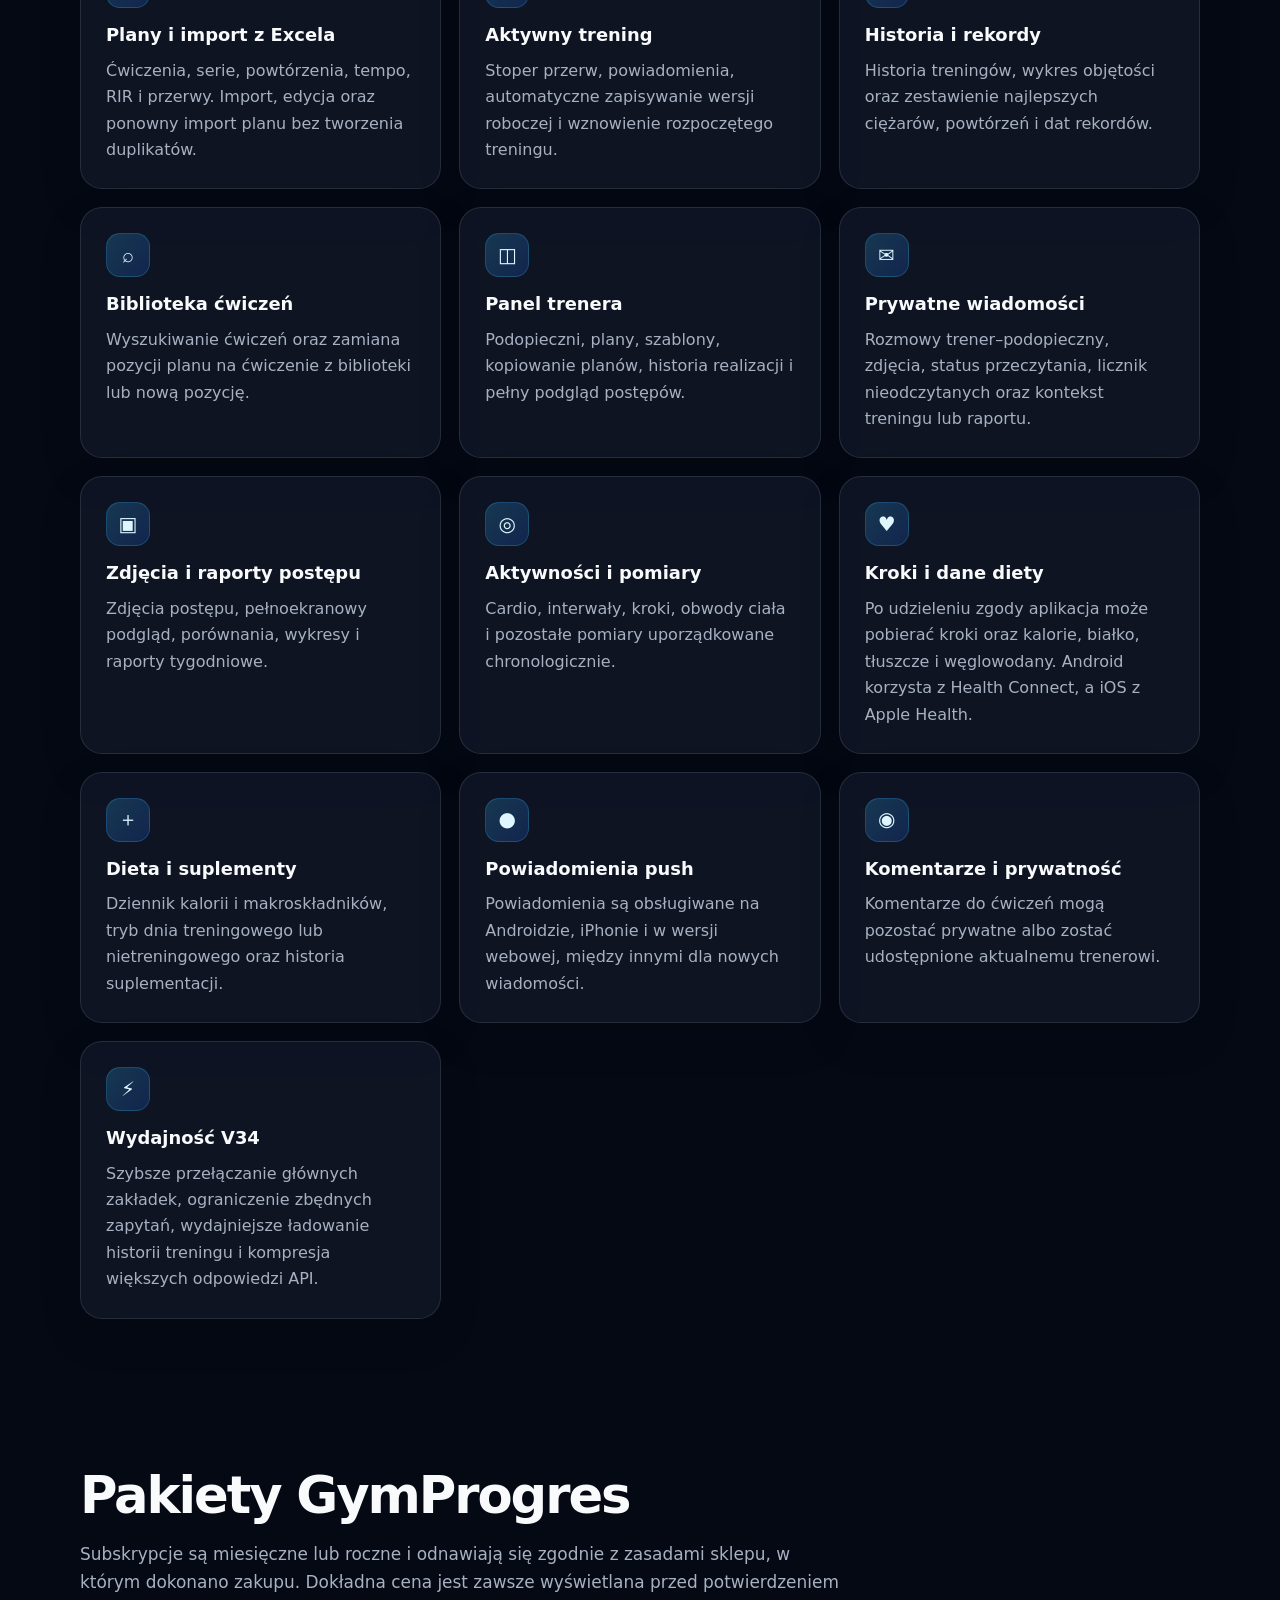
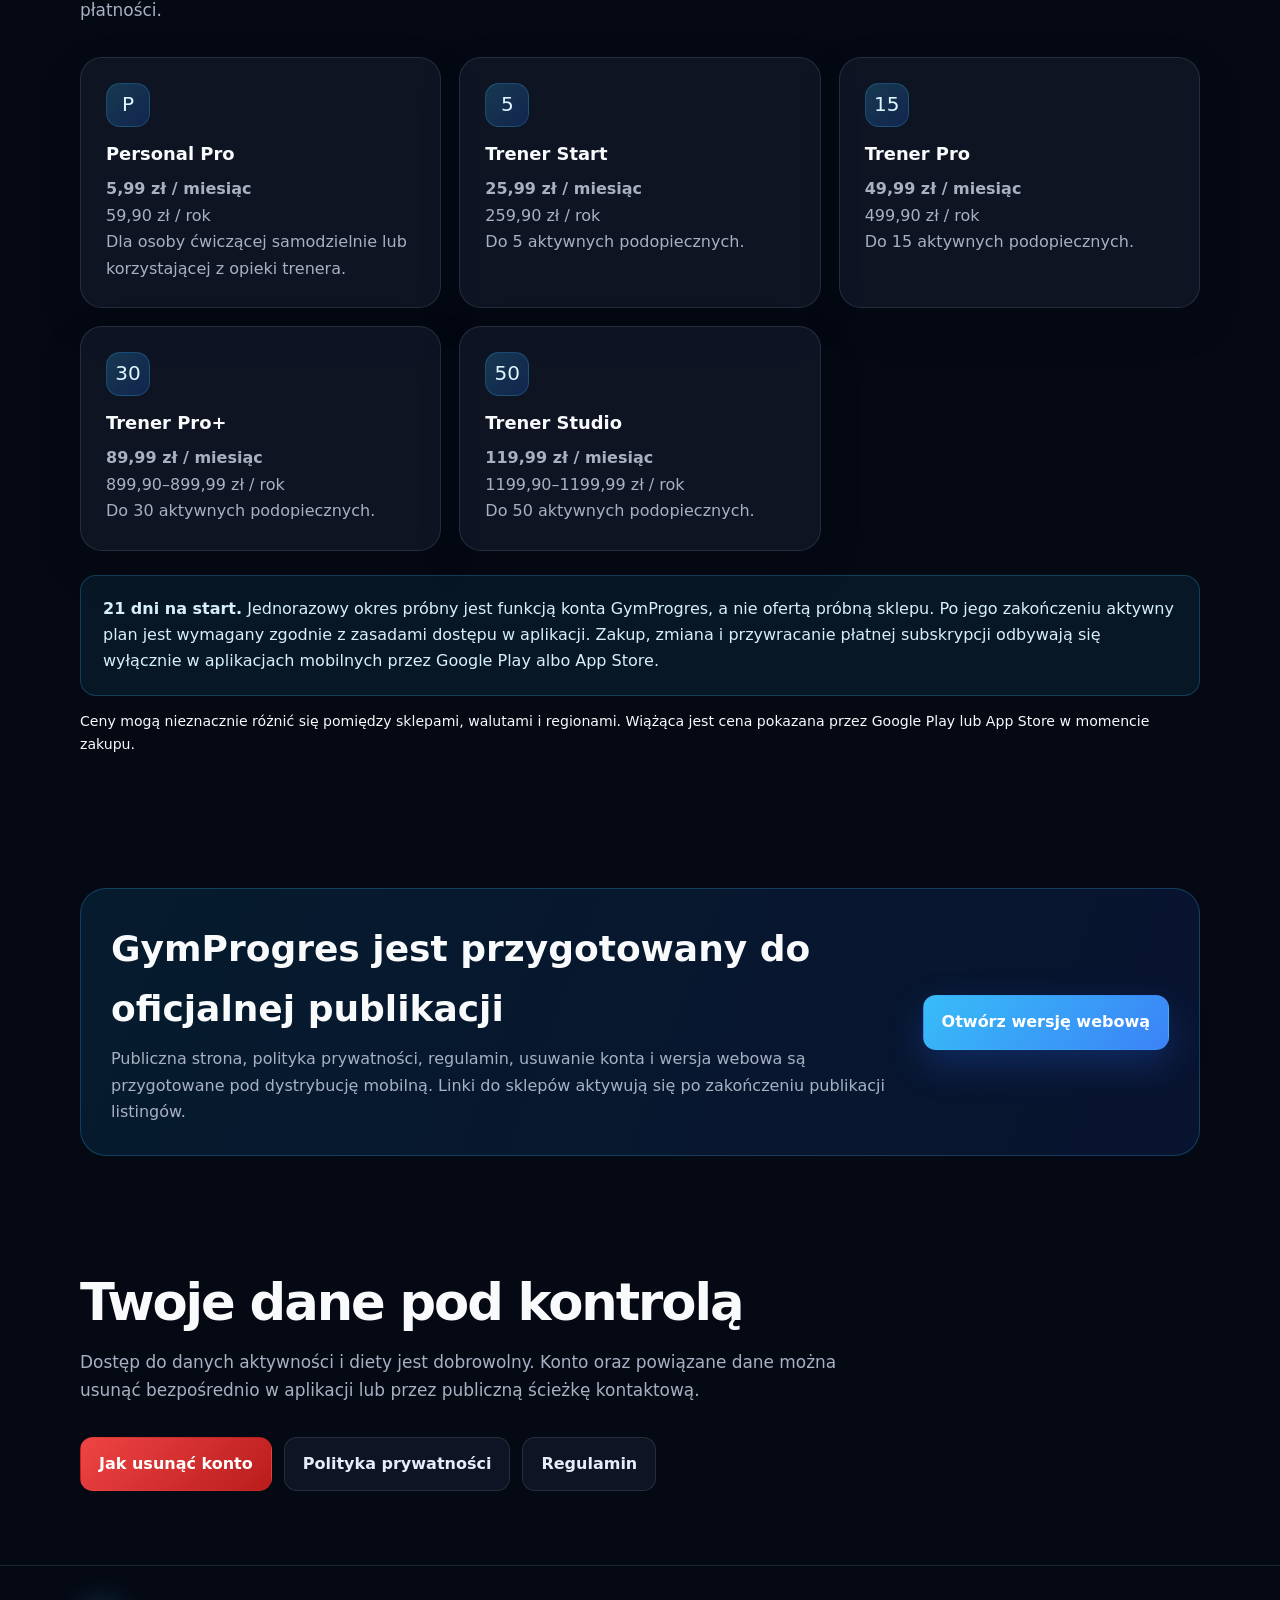
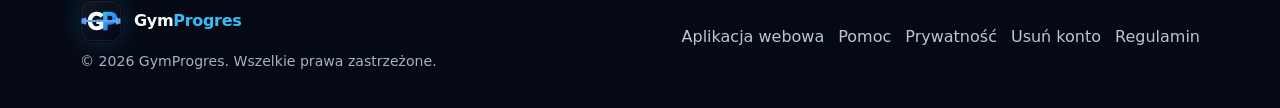
==== commit b28a536d: "Website: link official launch styles" ====
--- a/public/index.html
+++ b/public/index.html
@@ -9,6 +9,7 @@
   <link rel="icon" href="assets/logo.svg" type="image/svg+xml">
   <link rel="canonical" href="https://gymprogres.pl/">
   <link rel="stylesheet" href="styles.css">
+  <link rel="stylesheet" href="launch.css">
   <meta property="og:title" content="GymProgres — Twój trening, plan i progres">
   <meta property="og:description" content="Plany treningowe, historia, trener–podopieczny, raporty, zdjęcia, powiadomienia i dane aktywności w jednej aplikacji.">
   <meta property="og:type" content="website">
--- a/public/launch.css
+++ b/public/launch.css
@@ -0,0 +1,30 @@
+.store-actions { align-items: stretch; }
+.store-link.is-disabled {
+  opacity: .58;
+  cursor: not-allowed;
+  pointer-events: none;
+  box-shadow: none;
+}
+.store-link.is-disabled:hover { transform: none; text-decoration: none; }
+.launch-note {
+  margin: 14px 0 0;
+  color: var(--muted);
+  font-size: .92rem;
+  max-width: 720px;
+}
+.launch-grid {
+  display: grid;
+  grid-template-columns: repeat(3, 1fr);
+  gap: 18px;
+}
+.pricing-note {
+  margin-top: 24px;
+  padding: 20px 22px;
+  border-radius: 16px;
+  border: 1px solid rgba(56,189,248,.24);
+  background: rgba(56,189,248,.08);
+  color: #d7effd;
+}
+@media (max-width: 820px) {
+  .launch-grid { grid-template-columns: 1fr; }
+}
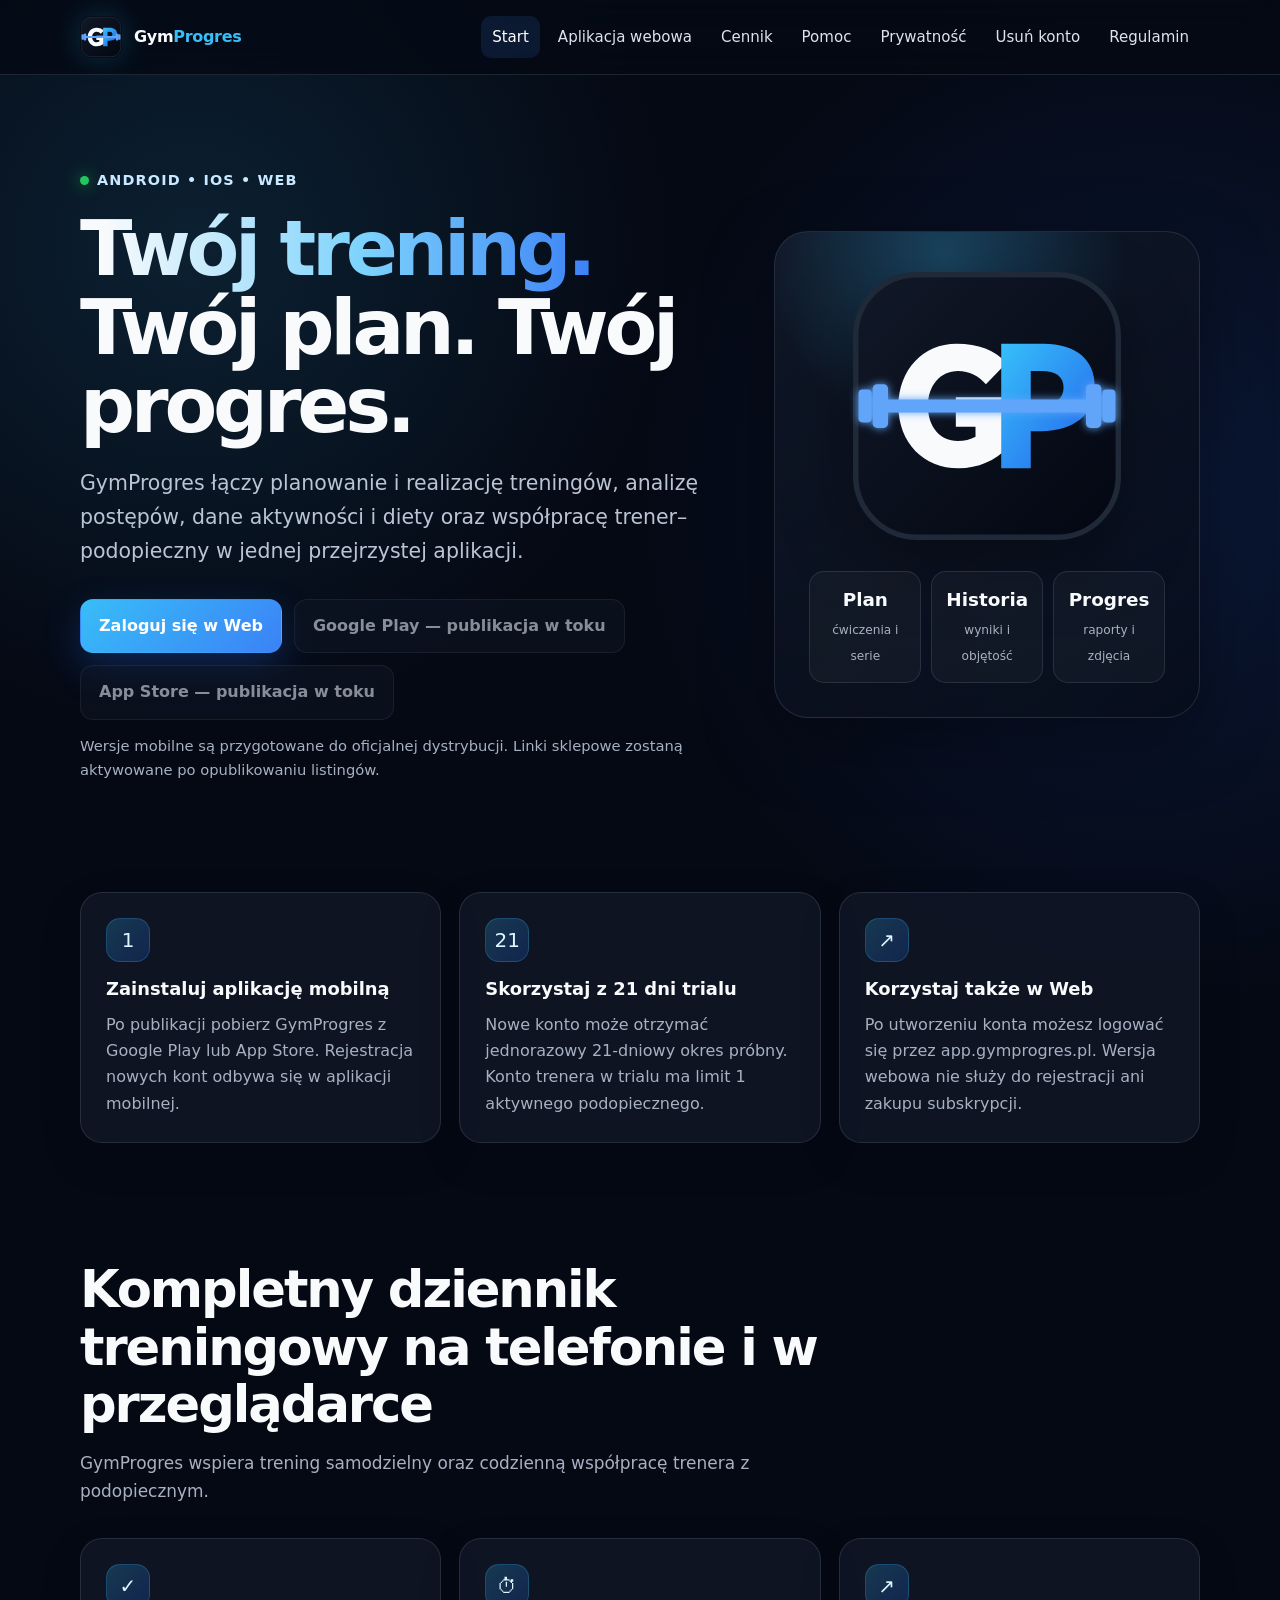
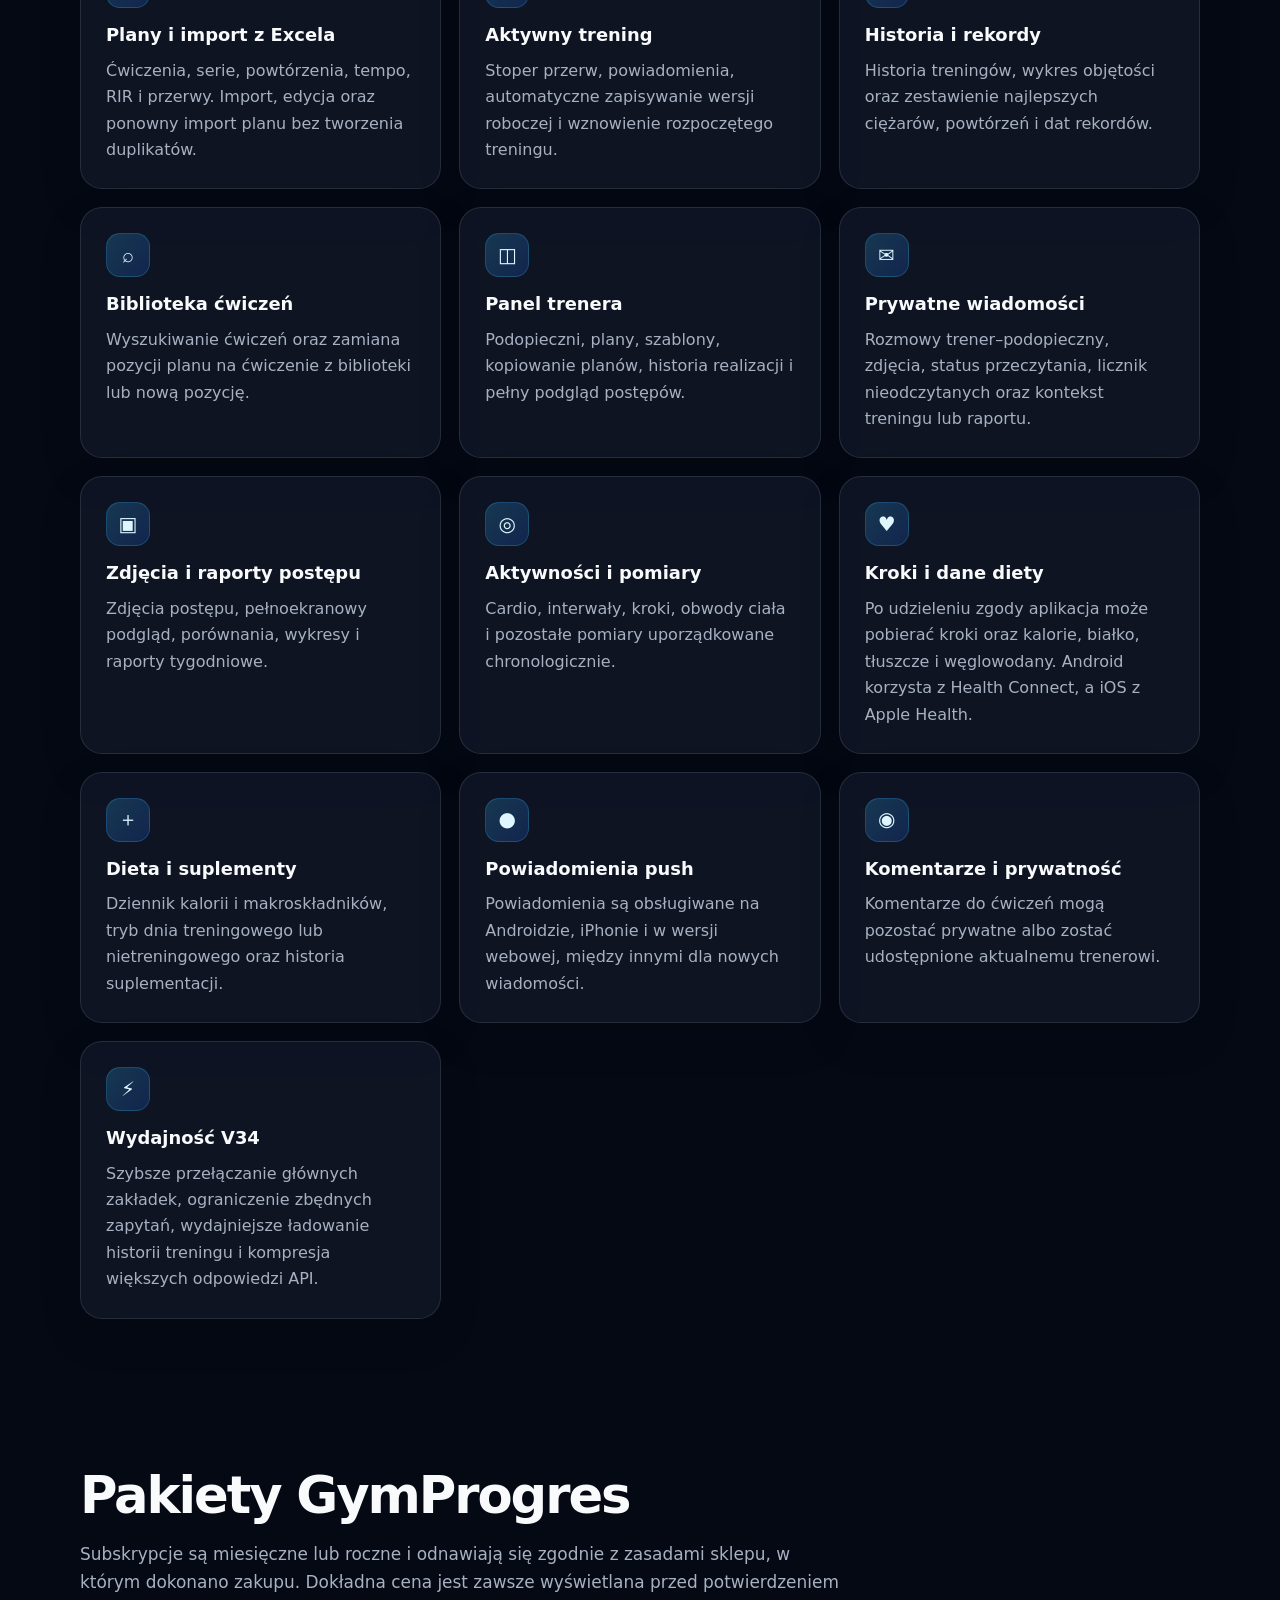
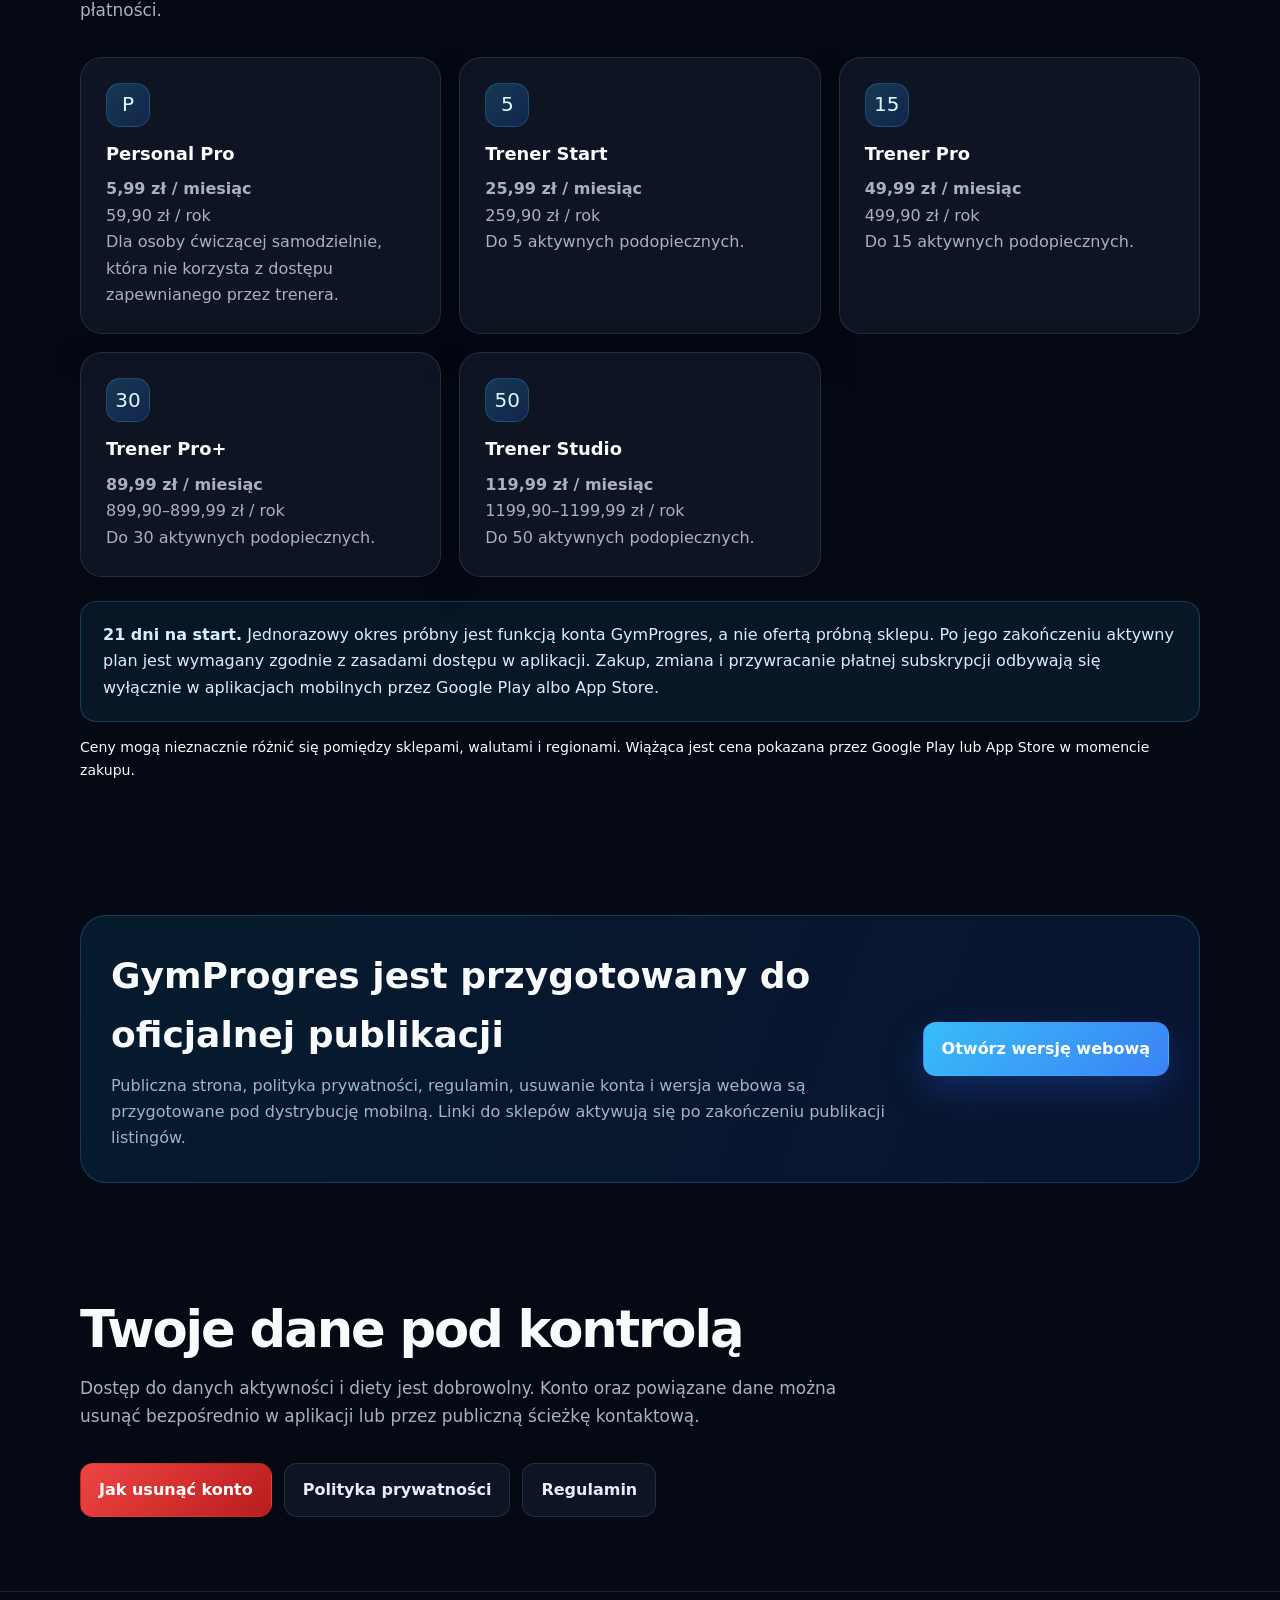
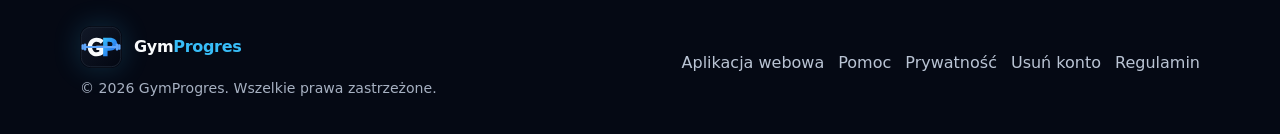
==== commit a63ab10e: "Fix Personal Pro description before launch" ====
--- a/public/index.html
+++ b/public/index.html
@@ -82,7 +82,7 @@
         <p>Subskrypcje są miesięczne lub roczne i odnawiają się zgodnie z zasadami sklepu, w którym dokonano zakupu. Dokładna cena jest zawsze wyświetlana przed potwierdzeniem płatności.</p>
       </div>
       <div class="grid-3">
-        <article class="card"><div class="icon">P</div><h3>Personal Pro</h3><p><strong>5,99 zł / miesiąc</strong><br>59,90 zł / rok</p><p>Dla osoby ćwiczącej samodzielnie lub korzystającej z opieki trenera.</p></article>
+        <article class="card"><div class="icon">P</div><h3>Personal Pro</h3><p><strong>5,99 zł / miesiąc</strong><br>59,90 zł / rok</p><p>Dla osoby ćwiczącej samodzielnie, która nie korzysta z dostępu zapewnianego przez trenera.</p></article>
         <article class="card"><div class="icon">5</div><h3>Trener Start</h3><p><strong>25,99 zł / miesiąc</strong><br>259,90 zł / rok</p><p>Do 5 aktywnych podopiecznych.</p></article>
         <article class="card"><div class="icon">15</div><h3>Trener Pro</h3><p><strong>49,99 zł / miesiąc</strong><br>499,90 zł / rok</p><p>Do 15 aktywnych podopiecznych.</p></article>
         <article class="card"><div class="icon">30</div><h3>Trener Pro+</h3><p><strong>89,99 zł / miesiąc</strong><br>899,90–899,99 zł / rok</p><p>Do 30 aktywnych podopiecznych.</p></article>
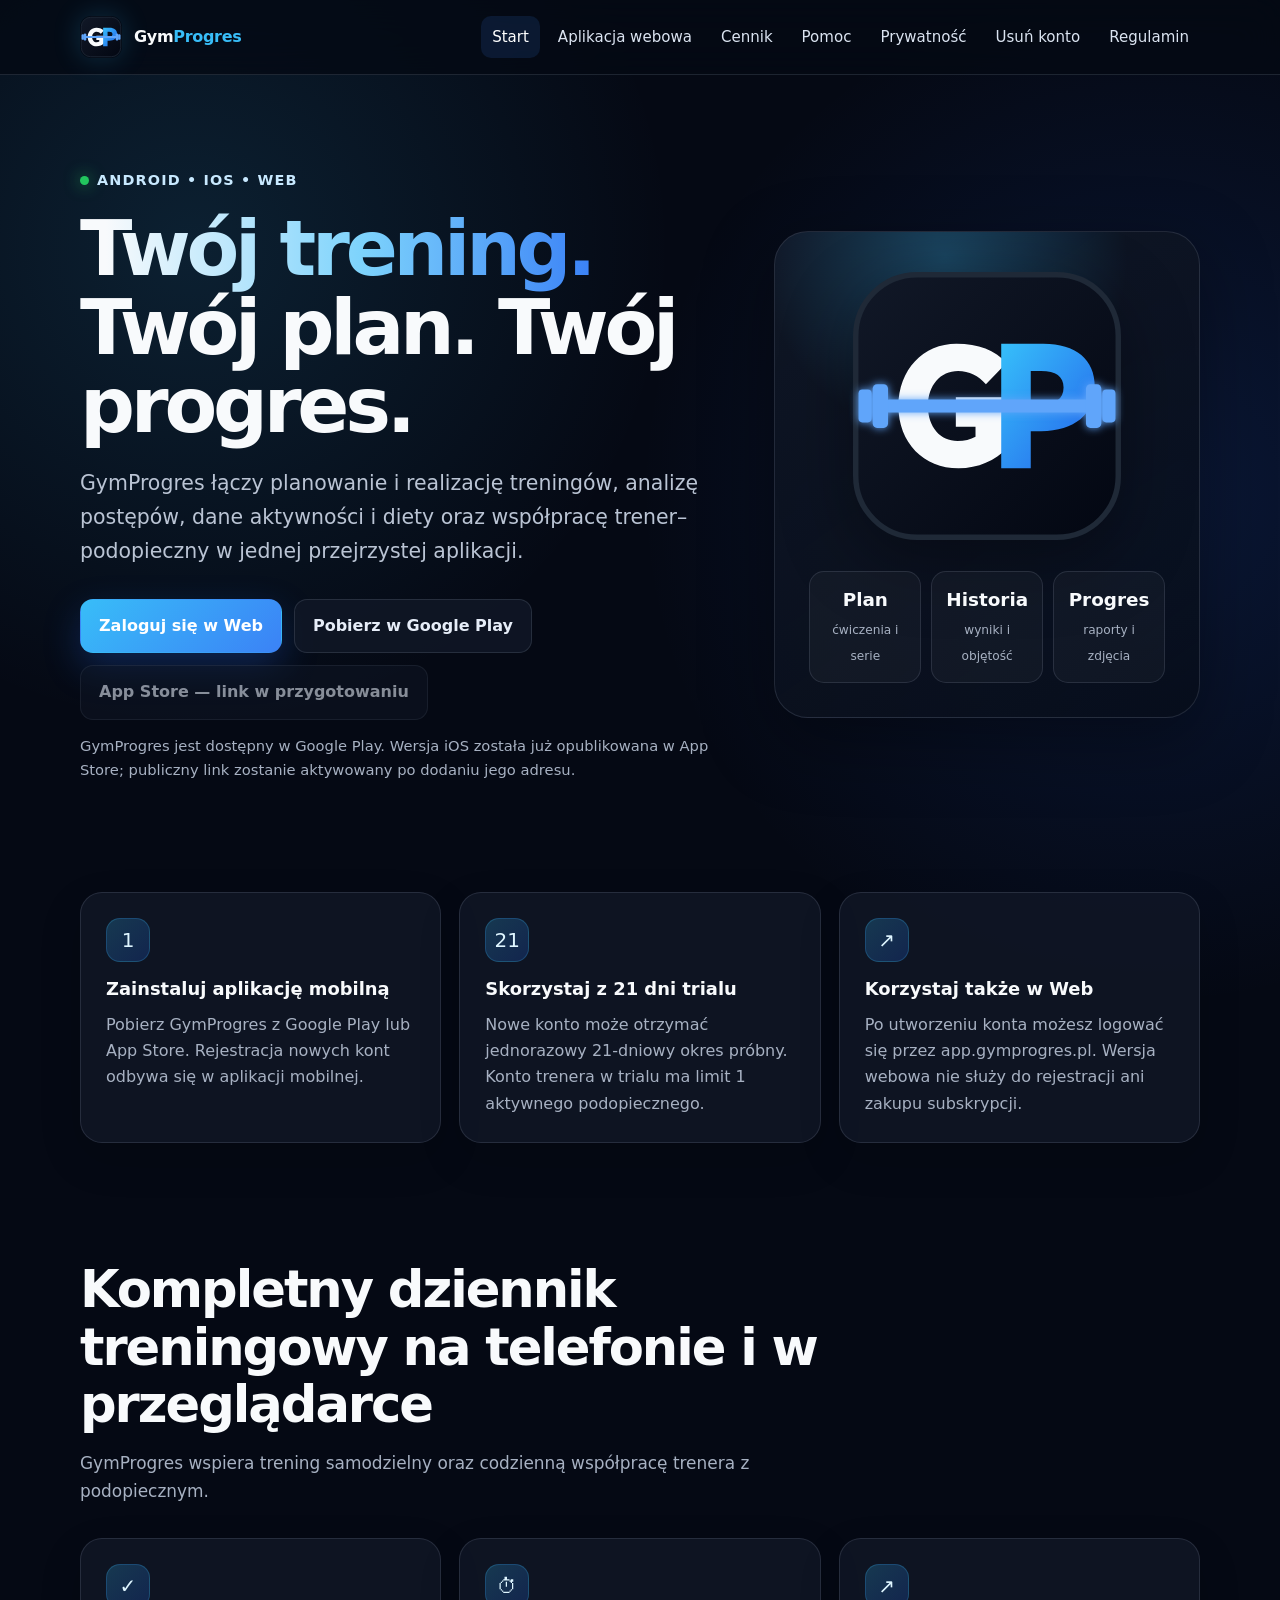
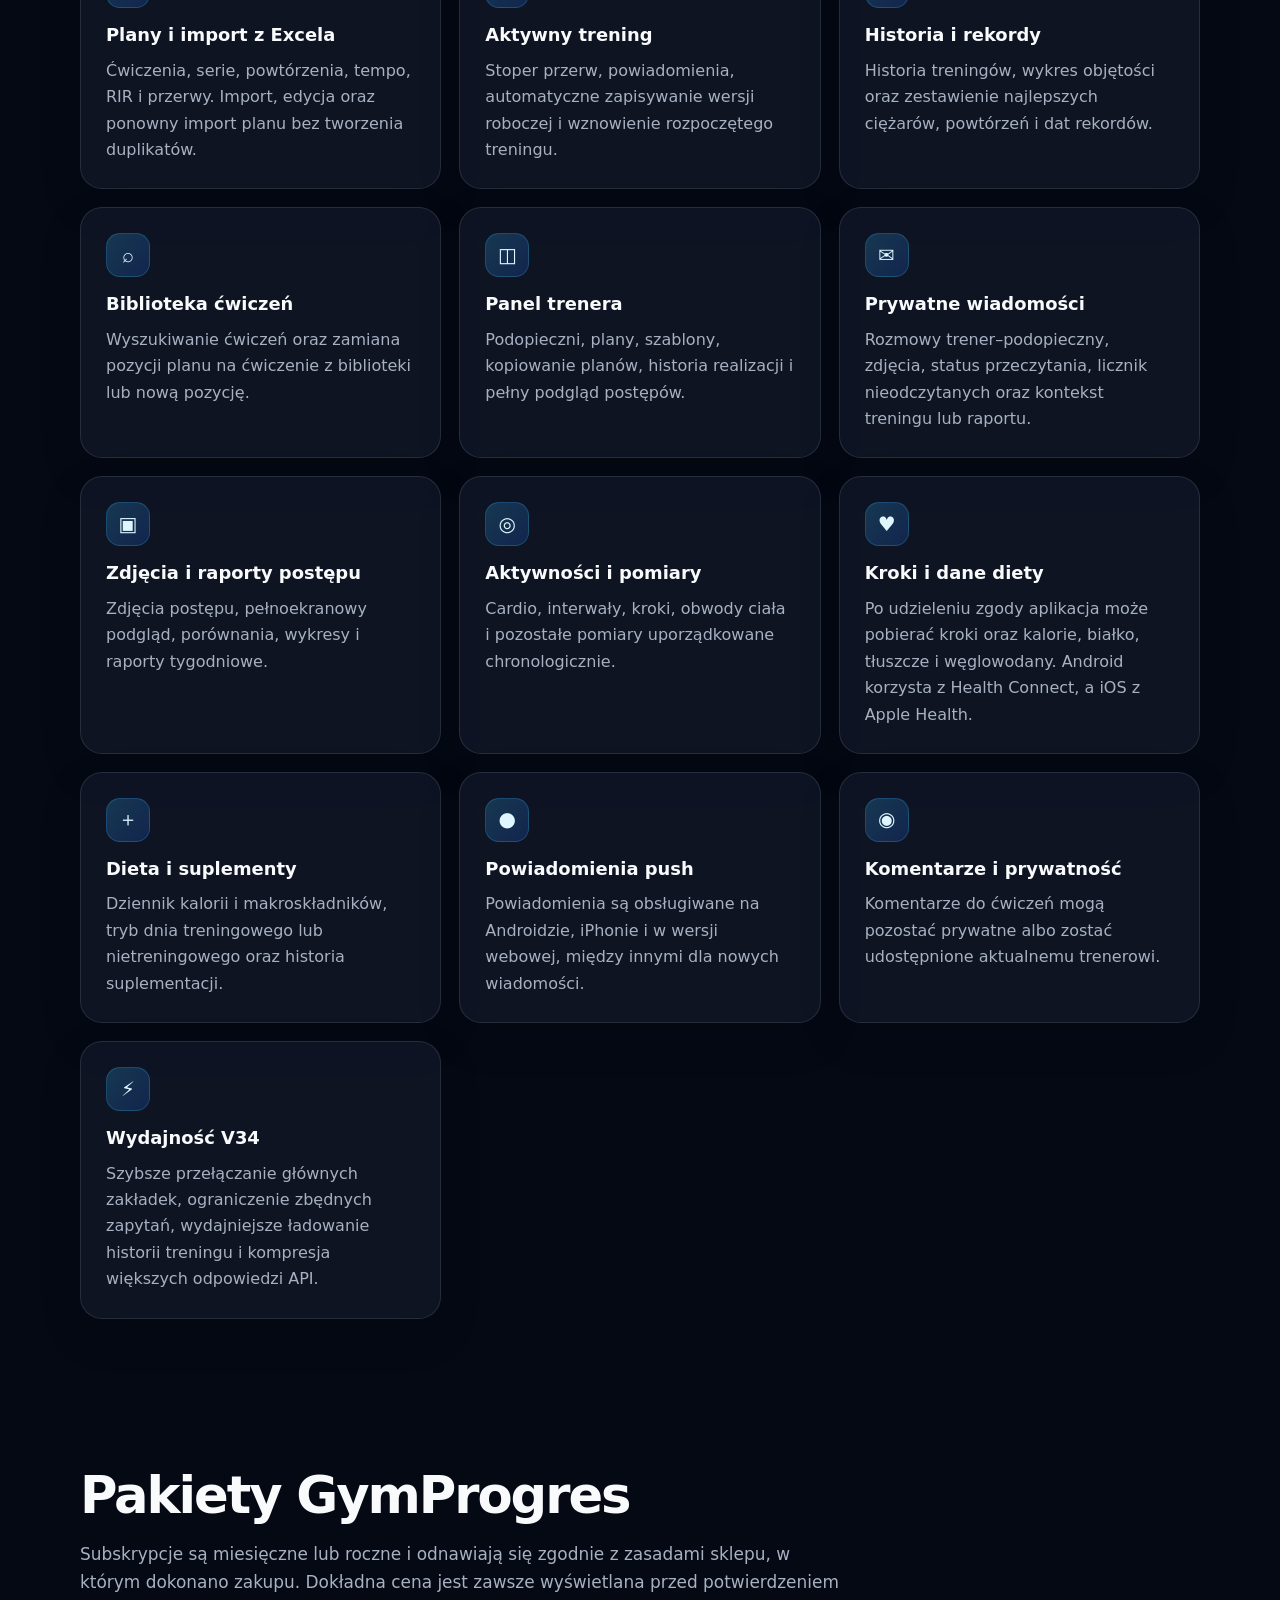
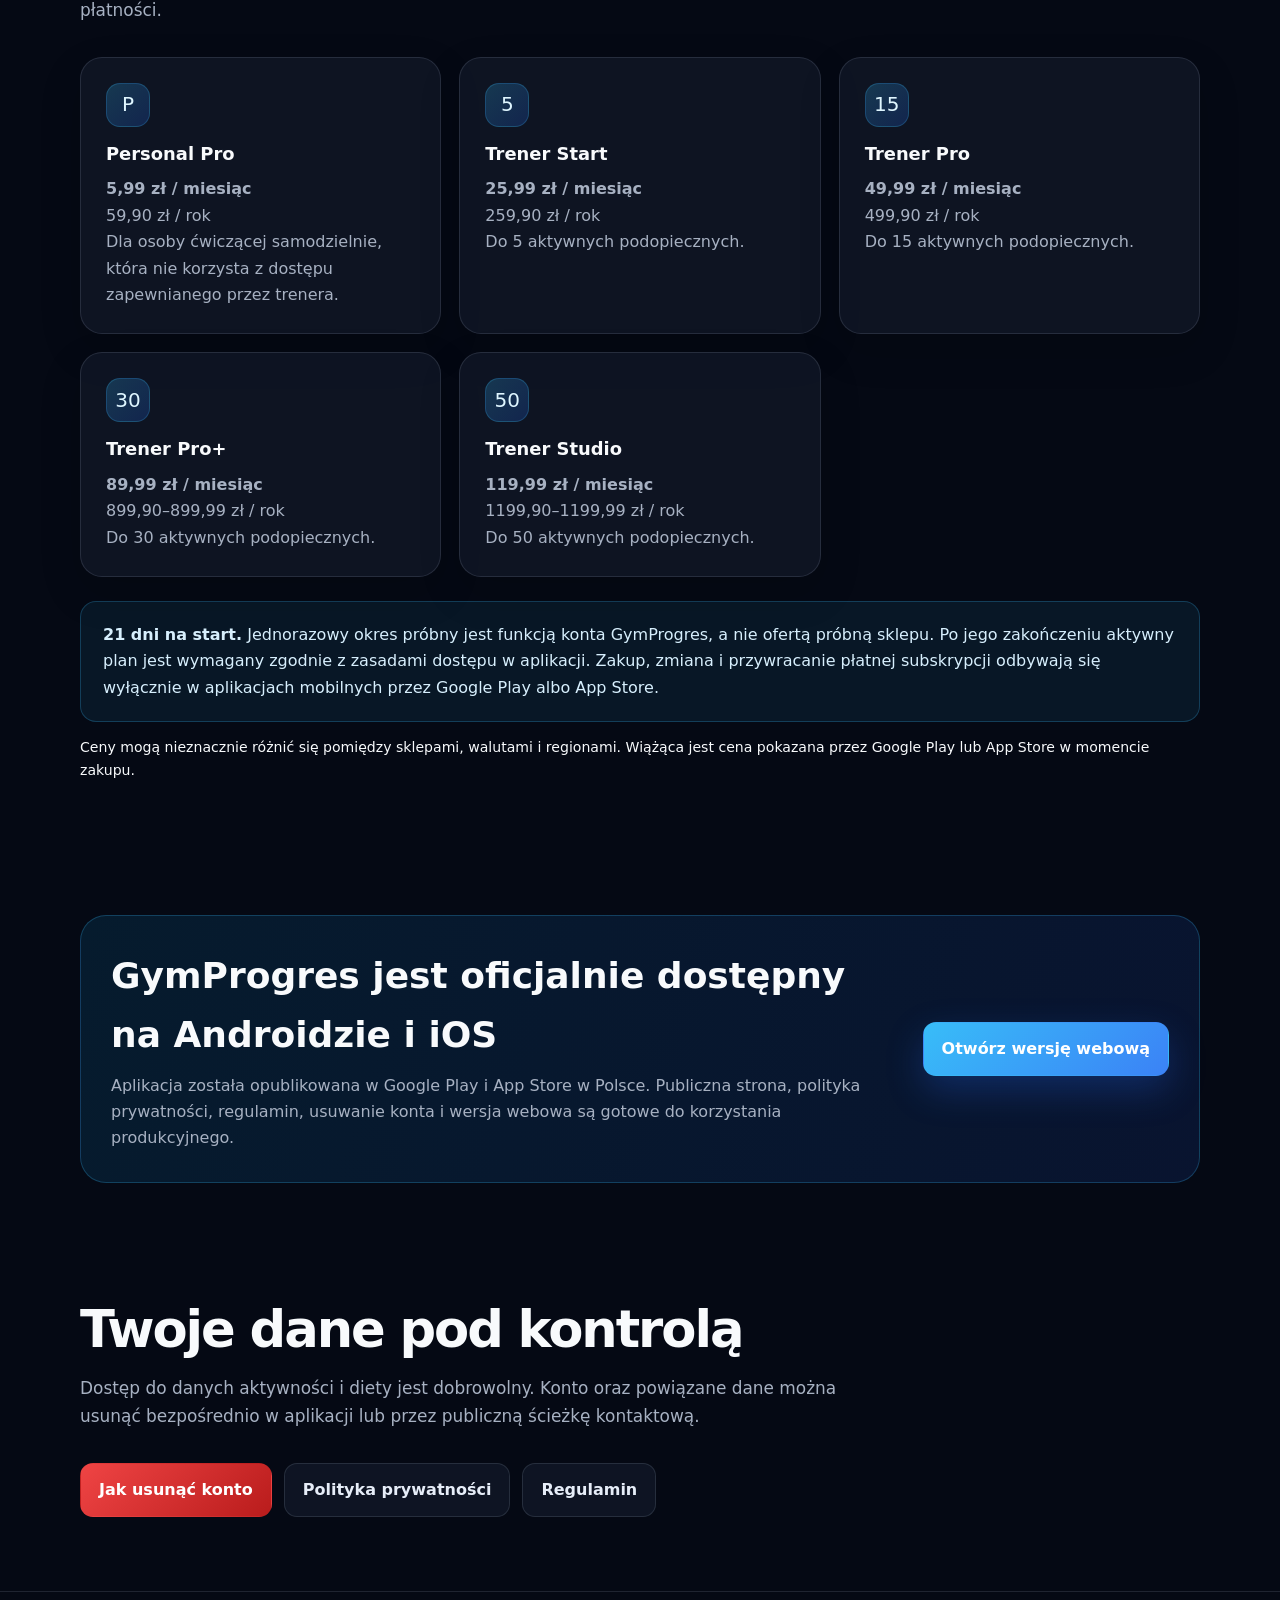
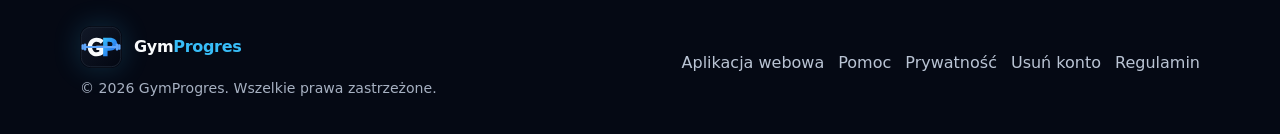
==== commit 624b851d: "Zaktualizuj stronę główną po publikacji GymProgres" ====
--- a/public/index.html
+++ b/public/index.html
@@ -27,10 +27,10 @@
         <p class="lead">GymProgres łączy planowanie i realizację treningów, analizę postępów, dane aktywności i diety oraz współpracę trener–podopieczny w jednej przejrzystej aplikacji.</p>
         <div class="actions store-actions">
           <a class="button button-primary" href="https://app.gymprogres.pl" target="_blank" rel="noopener">Zaloguj się w Web</a>
-          <a class="button button-secondary store-link" data-store="googlePlay" href="#" aria-disabled="true">Google Play — publikacja w toku</a>
-          <a class="button button-secondary store-link" data-store="appStore" href="#" aria-disabled="true">App Store — publikacja w toku</a>
+          <a class="button button-secondary store-link" data-store="googlePlay" href="#" aria-disabled="true">Google Play</a>
+          <a class="button button-secondary store-link" data-store="appStore" href="#" aria-disabled="true">App Store — link w przygotowaniu</a>
         </div>
-        <p class="launch-note" data-launch-note>Wersje mobilne są przygotowane do oficjalnej dystrybucji. Linki sklepowe zostaną aktywowane po opublikowaniu listingów.</p>
+        <p class="launch-note" data-launch-note>GymProgres jest dostępny w Google Play. Wersja iOS została opublikowana w App Store; publiczny link zostanie aktywowany po dodaniu jego adresu.</p>
       </div>
       <div class="hero-card" aria-label="Podgląd marki GymProgres">
         <img class="hero-logo" src="assets/logo.svg" alt="Logo GymProgres">
@@ -45,7 +45,7 @@
 
   <section class="section-tight">
     <div class="container launch-grid">
-      <article class="card"><div class="icon">1</div><h3>Zainstaluj aplikację mobilną</h3><p>Po publikacji pobierz GymProgres z Google Play lub App Store. Rejestracja nowych kont odbywa się w aplikacji mobilnej.</p></article>
+      <article class="card"><div class="icon">1</div><h3>Zainstaluj aplikację mobilną</h3><p>Pobierz GymProgres z Google Play lub App Store. Rejestracja nowych kont odbywa się w aplikacji mobilnej.</p></article>
       <article class="card"><div class="icon">21</div><h3>Skorzystaj z 21 dni trialu</h3><p>Nowe konto może otrzymać jednorazowy 21-dniowy okres próbny. Konto trenera w trialu ma limit 1 aktywnego podopiecznego.</p></article>
       <article class="card"><div class="icon">↗</div><h3>Korzystaj także w Web</h3><p>Po utworzeniu konta możesz logować się przez app.gymprogres.pl. Wersja webowa nie służy do rejestracji ani zakupu subskrypcji.</p></article>
     </div>
@@ -98,8 +98,8 @@
   <section class="section-tight">
     <div class="container banner">
       <div>
-        <h2>GymProgres jest przygotowany do oficjalnej publikacji</h2>
-        <p>Publiczna strona, polityka prywatności, regulamin, usuwanie konta i wersja webowa są przygotowane pod dystrybucję mobilną. Linki do sklepów aktywują się po zakończeniu publikacji listingów.</p>
+        <h2>GymProgres jest oficjalnie dostępny na Androidzie i iOS</h2>
+        <p>Aplikacja została opublikowana w Google Play i App Store w Polsce. Publiczna strona, polityka prywatności, regulamin, usuwanie konta i wersja webowa są gotowe do korzystania produkcyjnego.</p>
       </div>
       <a class="button button-primary" href="https://app.gymprogres.pl" target="_blank" rel="noopener">Otwórz wersję webową</a>
     </div>
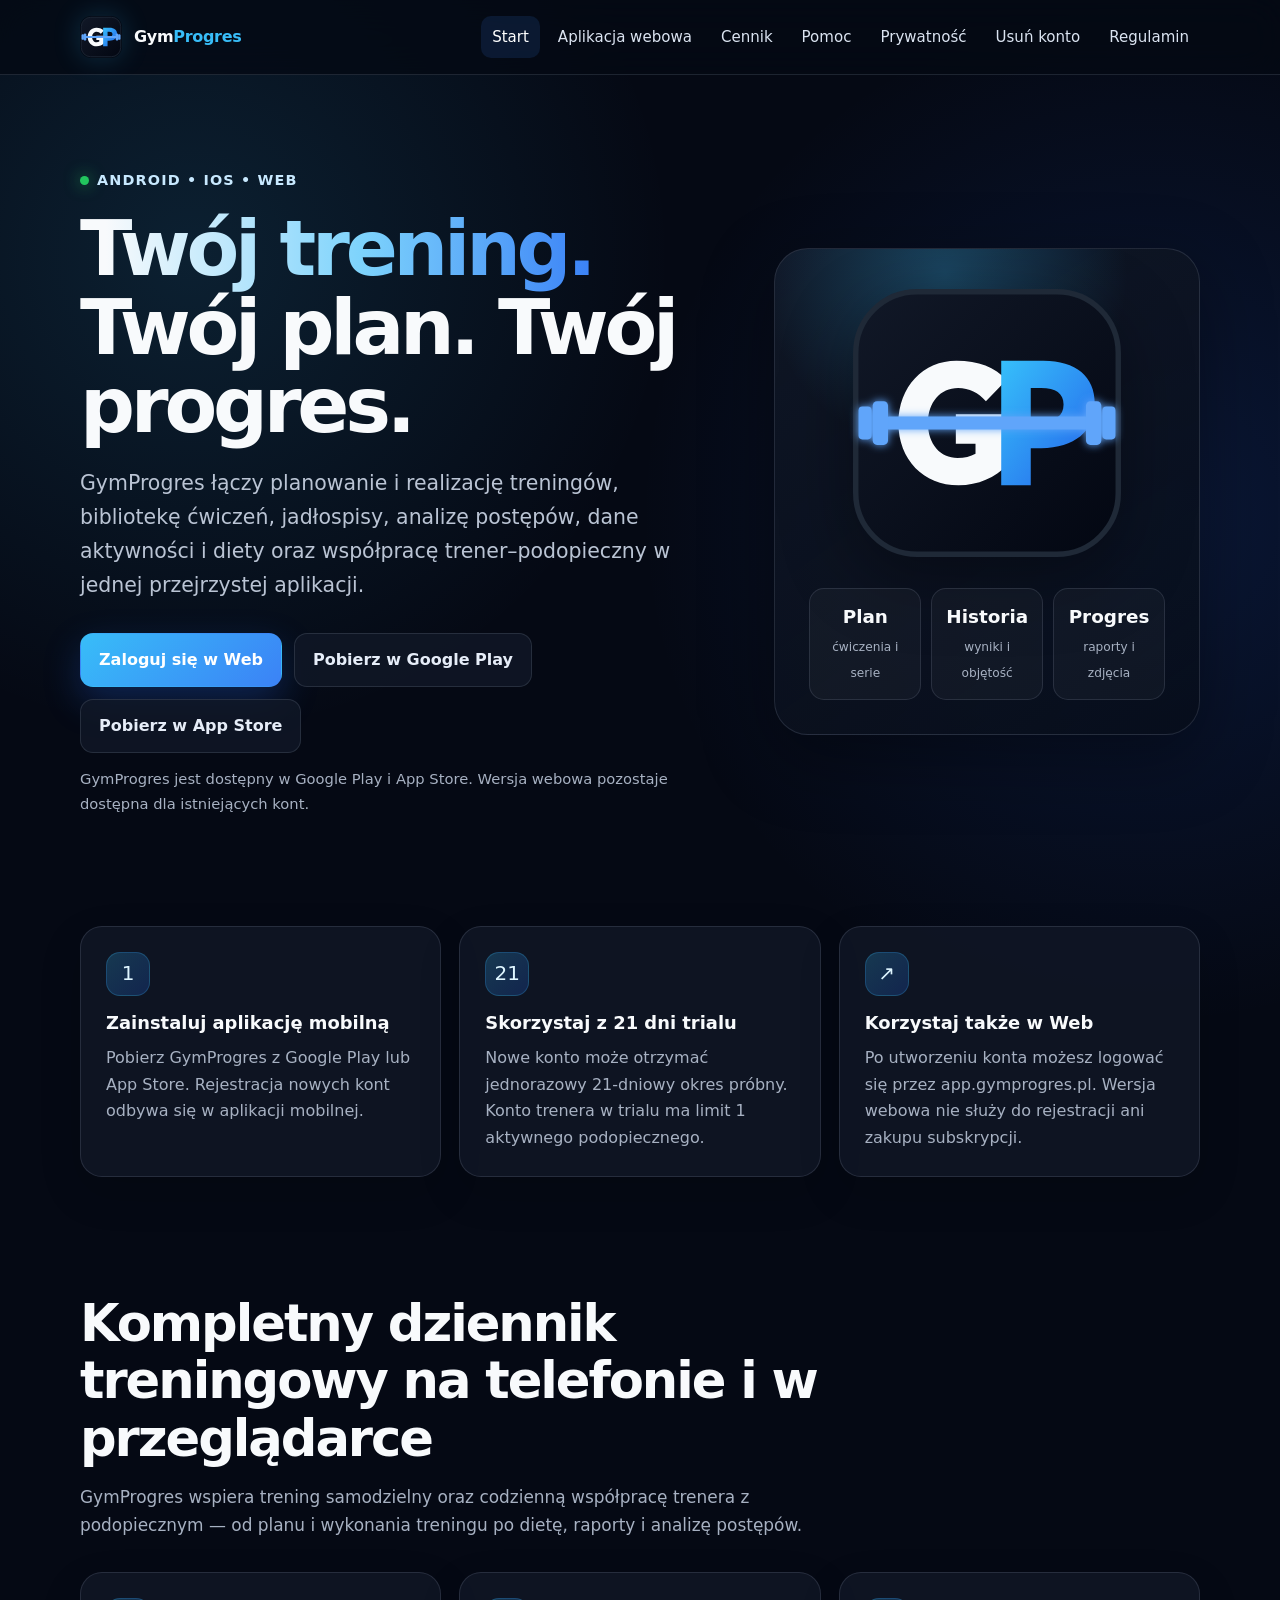
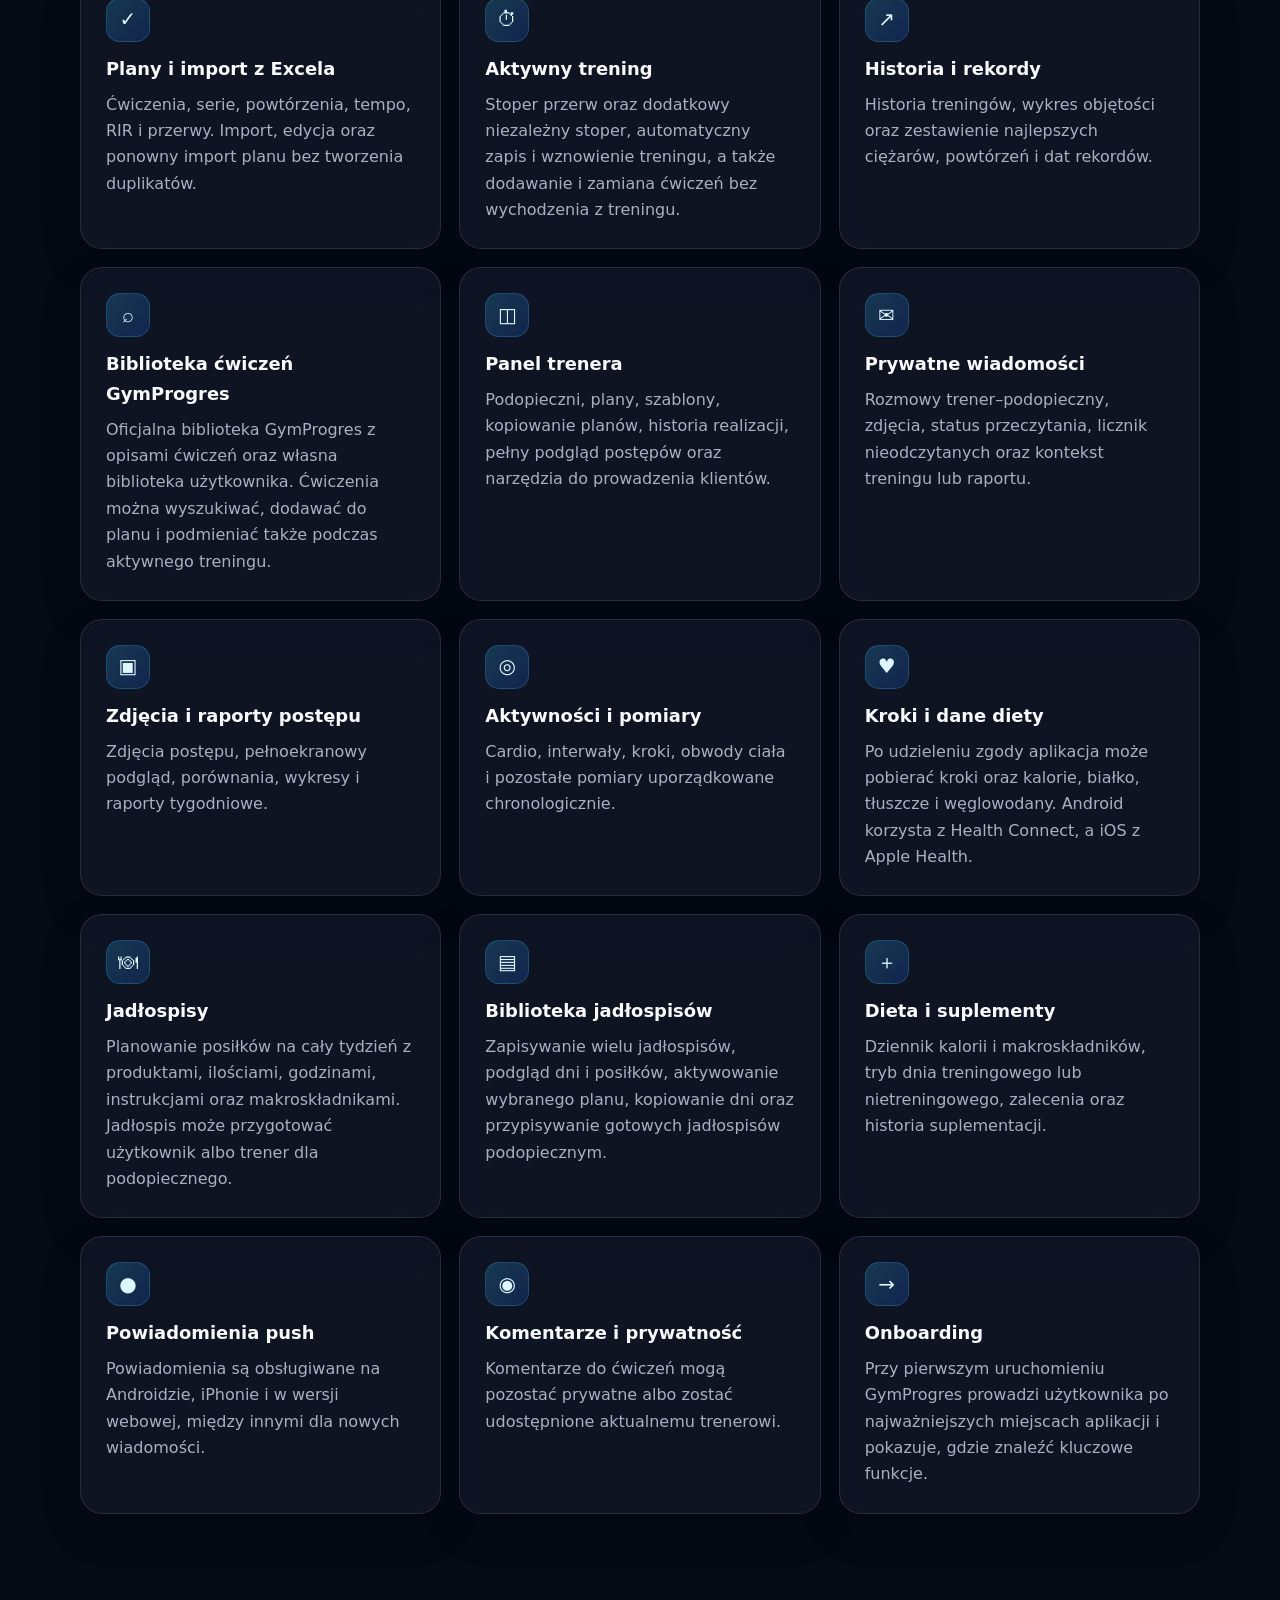
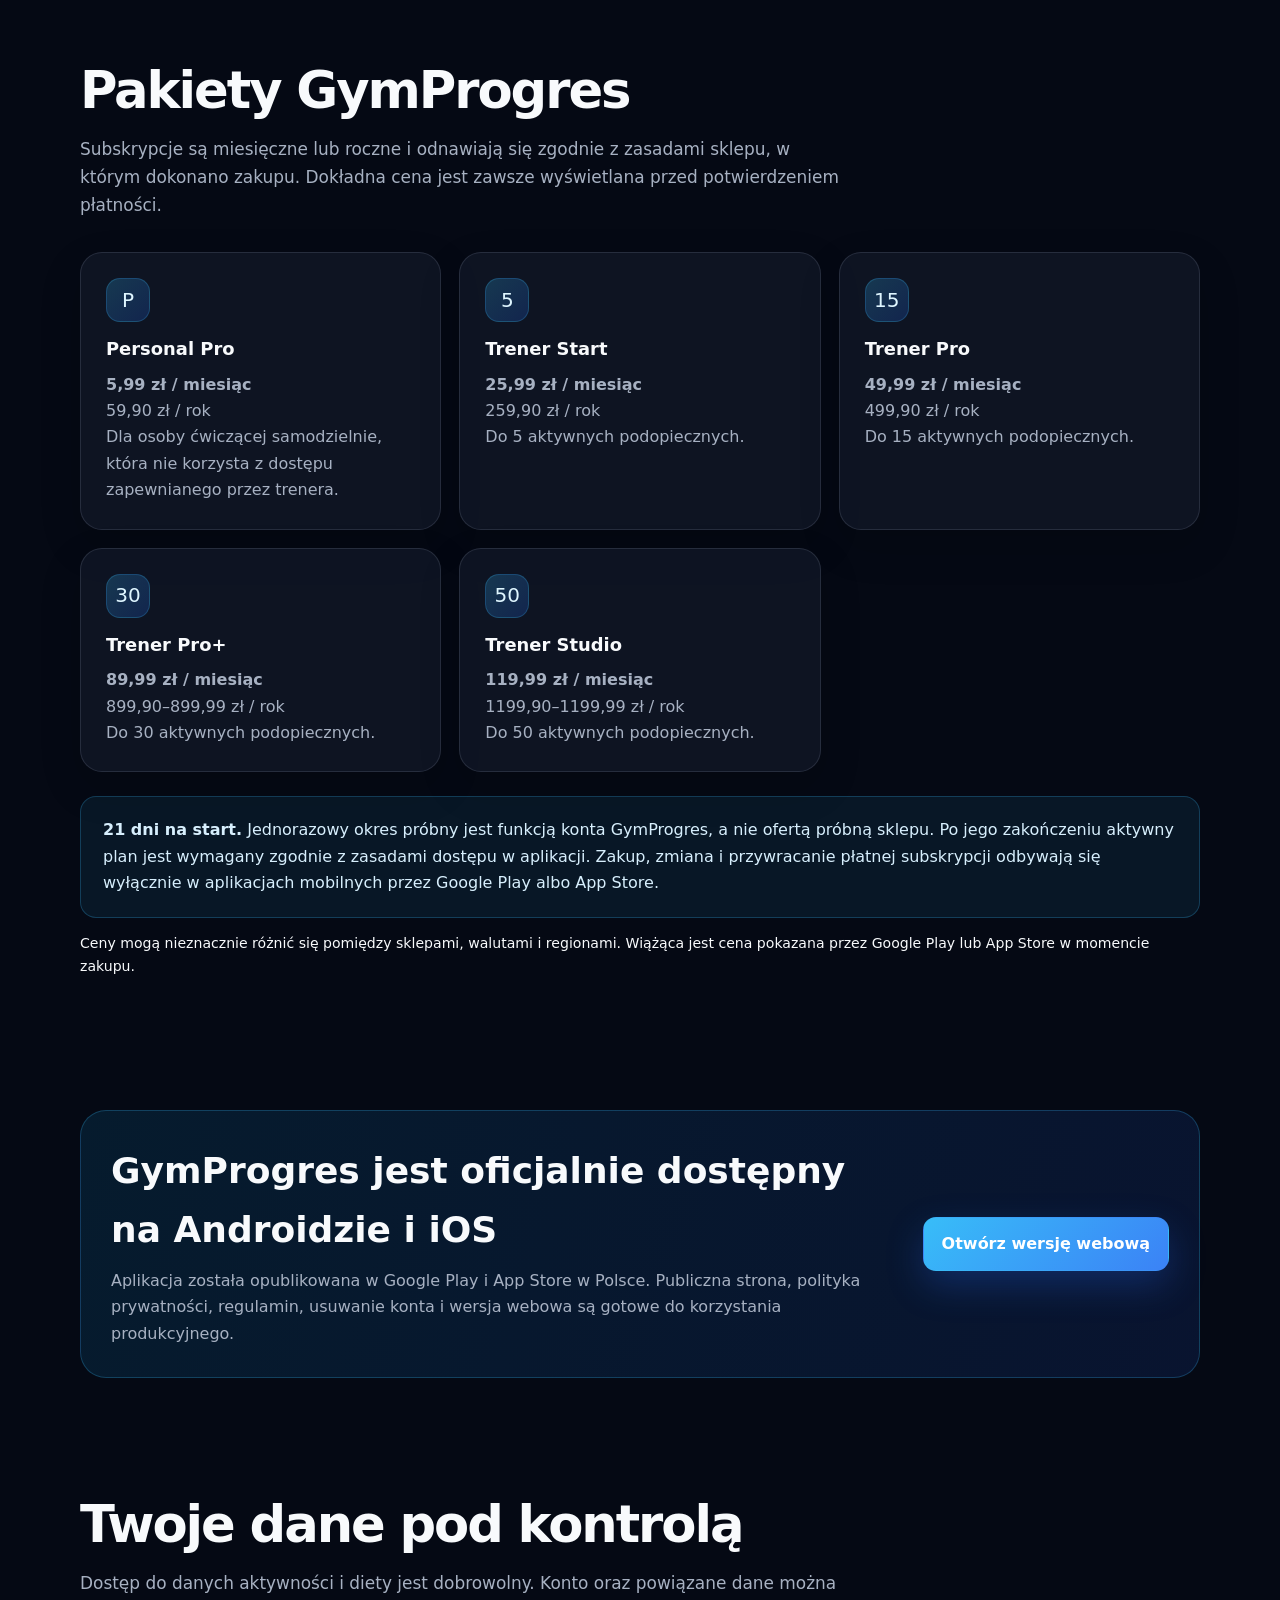
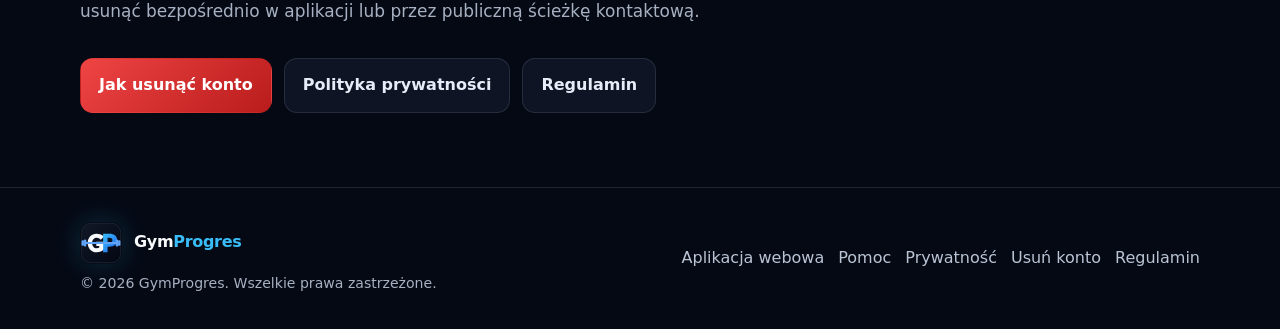
==== commit bc92bd86: "Update GymProgres site for 0.24.20 features" ====
--- a/public/index.html
+++ b/public/index.html
@@ -4,14 +4,14 @@
   <meta charset="utf-8">
   <meta name="viewport" content="width=device-width, initial-scale=1">
   <title>GymProgres — dziennik treningowy dla ćwiczących i trenerów</title>
-  <meta name="description" content="GymProgres łączy plany treningowe, historię, raporty, wiadomości, zdjęcia postępu, powiadomienia oraz dane aktywności i diety na Androidzie, iPhonie i w przeglądarce.">
+  <meta name="description" content="GymProgres łączy plany treningowe, bibliotekę ćwiczeń, aktywny trening, jadłospisy, raporty, wiadomości, zdjęcia postępu, powiadomienia oraz dane aktywności i diety na Androidzie, iPhonie i w przeglądarce.">
   <meta name="theme-color" content="#050914">
   <link rel="icon" href="assets/logo.svg" type="image/svg+xml">
   <link rel="canonical" href="https://gymprogres.pl/">
   <link rel="stylesheet" href="styles.css">
   <link rel="stylesheet" href="launch.css">
   <meta property="og:title" content="GymProgres — Twój trening, plan i progres">
-  <meta property="og:description" content="Plany treningowe, historia, trener–podopieczny, raporty, zdjęcia, powiadomienia i dane aktywności w jednej aplikacji.">
+  <meta property="og:description" content="Plany treningowe, biblioteka ćwiczeń, jadłospisy, trener–podopieczny, raporty, zdjęcia, powiadomienia i dane aktywności w jednej aplikacji.">
   <meta property="og:type" content="website">
   <meta property="og:url" content="https://gymprogres.pl/">
 </head>
@@ -24,7 +24,7 @@
       <div>
         <div class="eyebrow"><span class="dot"></span> Android • iOS • Web</div>
         <h1><span class="gradient-text">Twój trening.</span><br>Twój plan. Twój progres.</h1>
-        <p class="lead">GymProgres łączy planowanie i realizację treningów, analizę postępów, dane aktywności i diety oraz współpracę trener–podopieczny w jednej przejrzystej aplikacji.</p>
+        <p class="lead">GymProgres łączy planowanie i realizację treningów, bibliotekę ćwiczeń, jadłospisy, analizę postępów, dane aktywności i diety oraz współpracę trener–podopieczny w jednej przejrzystej aplikacji.</p>
         <div class="actions store-actions">
           <a class="button button-primary" href="https://app.gymprogres.pl" target="_blank" rel="noopener">Zaloguj się w Web</a>
           <a class="button button-secondary store-link" data-store="googlePlay" href="#" aria-disabled="true">Google Play</a>
@@ -55,22 +55,24 @@
     <div class="container">
       <div class="section-head">
         <h2>Kompletny dziennik treningowy na telefonie i w przeglądarce</h2>
-        <p>GymProgres wspiera trening samodzielny oraz codzienną współpracę trenera z podopiecznym.</p>
+        <p>GymProgres wspiera trening samodzielny oraz codzienną współpracę trenera z podopiecznym — od planu i wykonania treningu po dietę, raporty i analizę postępów.</p>
       </div>
       <div class="grid-3">
         <article class="card"><div class="icon">✓</div><h3>Plany i import z Excela</h3><p>Ćwiczenia, serie, powtórzenia, tempo, RIR i przerwy. Import, edycja oraz ponowny import planu bez tworzenia duplikatów.</p></article>
-        <article class="card"><div class="icon">⏱</div><h3>Aktywny trening</h3><p>Stoper przerw, powiadomienia, automatyczne zapisywanie wersji roboczej i wznowienie rozpoczętego treningu.</p></article>
+        <article class="card"><div class="icon">⏱</div><h3>Aktywny trening</h3><p>Stoper przerw oraz dodatkowy niezależny stoper, automatyczny zapis i wznowienie treningu, a także dodawanie i zamiana ćwiczeń bez wychodzenia z treningu.</p></article>
         <article class="card"><div class="icon">↗</div><h3>Historia i rekordy</h3><p>Historia treningów, wykres objętości oraz zestawienie najlepszych ciężarów, powtórzeń i dat rekordów.</p></article>
-        <article class="card"><div class="icon">⌕</div><h3>Biblioteka ćwiczeń</h3><p>Wyszukiwanie ćwiczeń oraz zamiana pozycji planu na ćwiczenie z biblioteki lub nową pozycję.</p></article>
-        <article class="card"><div class="icon">◫</div><h3>Panel trenera</h3><p>Podopieczni, plany, szablony, kopiowanie planów, historia realizacji i pełny podgląd postępów.</p></article>
+        <article class="card"><div class="icon">⌕</div><h3>Biblioteka ćwiczeń GymProgres</h3><p>Oficjalna biblioteka GymProgres z opisami ćwiczeń oraz własna biblioteka użytkownika. Ćwiczenia można wyszukiwać, dodawać do planu i podmieniać także podczas aktywnego treningu.</p></article>
+        <article class="card"><div class="icon">◫</div><h3>Panel trenera</h3><p>Podopieczni, plany, szablony, kopiowanie planów, historia realizacji, pełny podgląd postępów oraz narzędzia do prowadzenia klientów.</p></article>
         <article class="card"><div class="icon">✉</div><h3>Prywatne wiadomości</h3><p>Rozmowy trener–podopieczny, zdjęcia, status przeczytania, licznik nieodczytanych oraz kontekst treningu lub raportu.</p></article>
         <article class="card"><div class="icon">▣</div><h3>Zdjęcia i raporty postępu</h3><p>Zdjęcia postępu, pełnoekranowy podgląd, porównania, wykresy i raporty tygodniowe.</p></article>
         <article class="card"><div class="icon">◎</div><h3>Aktywności i pomiary</h3><p>Cardio, interwały, kroki, obwody ciała i pozostałe pomiary uporządkowane chronologicznie.</p></article>
         <article class="card"><div class="icon">♥</div><h3>Kroki i dane diety</h3><p>Po udzieleniu zgody aplikacja może pobierać kroki oraz kalorie, białko, tłuszcze i węglowodany. Android korzysta z Health Connect, a iOS z Apple Health.</p></article>
-        <article class="card"><div class="icon">＋</div><h3>Dieta i suplementy</h3><p>Dziennik kalorii i makroskładników, tryb dnia treningowego lub nietreningowego oraz historia suplementacji.</p></article>
+        <article class="card"><div class="icon">🍽</div><h3>Jadłospisy</h3><p>Planowanie posiłków na cały tydzień z produktami, ilościami, godzinami, instrukcjami oraz makroskładnikami. Jadłospis może przygotować użytkownik albo trener dla podopiecznego.</p></article>
+        <article class="card"><div class="icon">▤</div><h3>Biblioteka jadłospisów</h3><p>Zapisywanie wielu jadłospisów, podgląd dni i posiłków, aktywowanie wybranego planu, kopiowanie dni oraz przypisywanie gotowych jadłospisów podopiecznym.</p></article>
+        <article class="card"><div class="icon">＋</div><h3>Dieta i suplementy</h3><p>Dziennik kalorii i makroskładników, tryb dnia treningowego lub nietreningowego, zalecenia oraz historia suplementacji.</p></article>
         <article class="card"><div class="icon">●</div><h3>Powiadomienia push</h3><p>Powiadomienia są obsługiwane na Androidzie, iPhonie i w wersji webowej, między innymi dla nowych wiadomości.</p></article>
         <article class="card"><div class="icon">◉</div><h3>Komentarze i prywatność</h3><p>Komentarze do ćwiczeń mogą pozostać prywatne albo zostać udostępnione aktualnemu trenerowi.</p></article>
-        <article class="card"><div class="icon">⚡</div><h3>Wydajność V34</h3><p>Szybsze przełączanie głównych zakładek, ograniczenie zbędnych zapytań, wydajniejsze ładowanie historii treningu i kompresja większych odpowiedzi API.</p></article>
+        <article class="card"><div class="icon">→</div><h3>Onboarding</h3><p>Przy pierwszym uruchomieniu GymProgres prowadzi użytkownika po najważniejszych miejscach aplikacji i pokazuje, gdzie znaleźć kluczowe funkcje.</p></article>
       </div>
     </div>
   </section>
